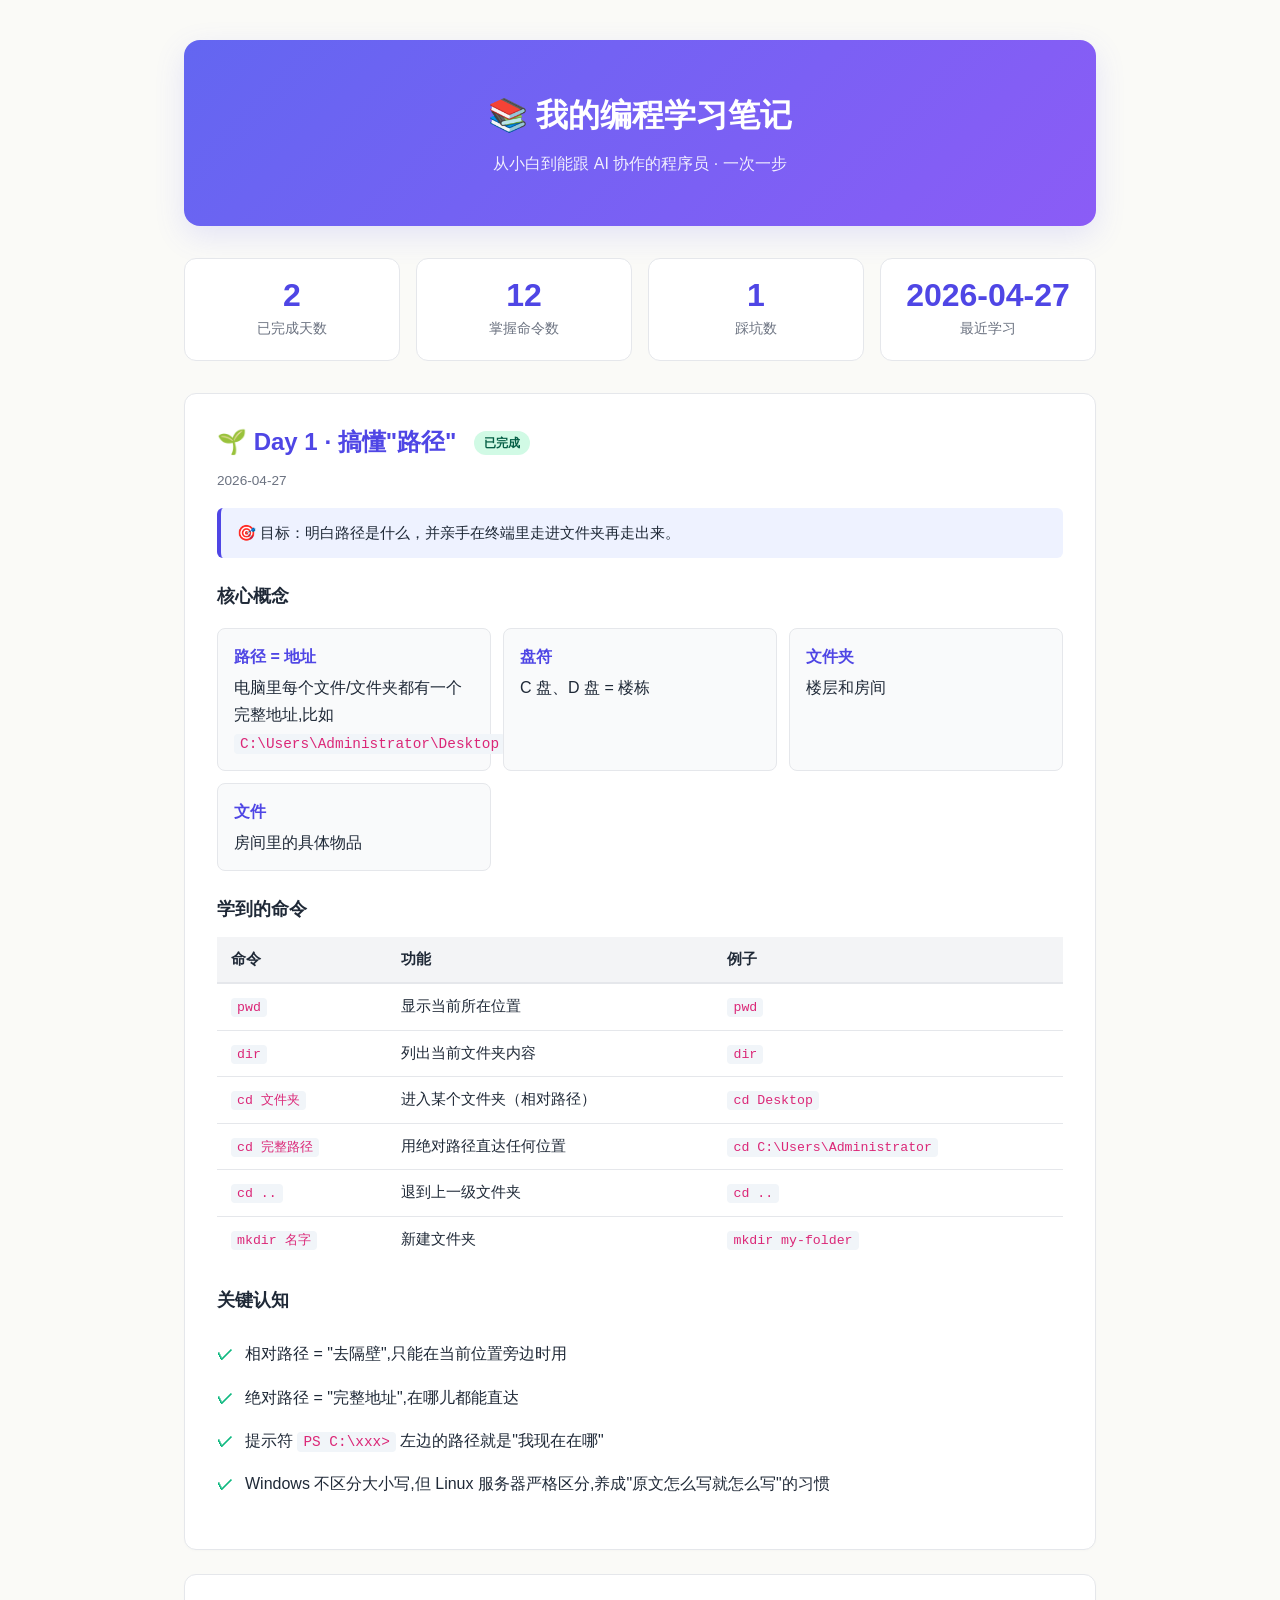
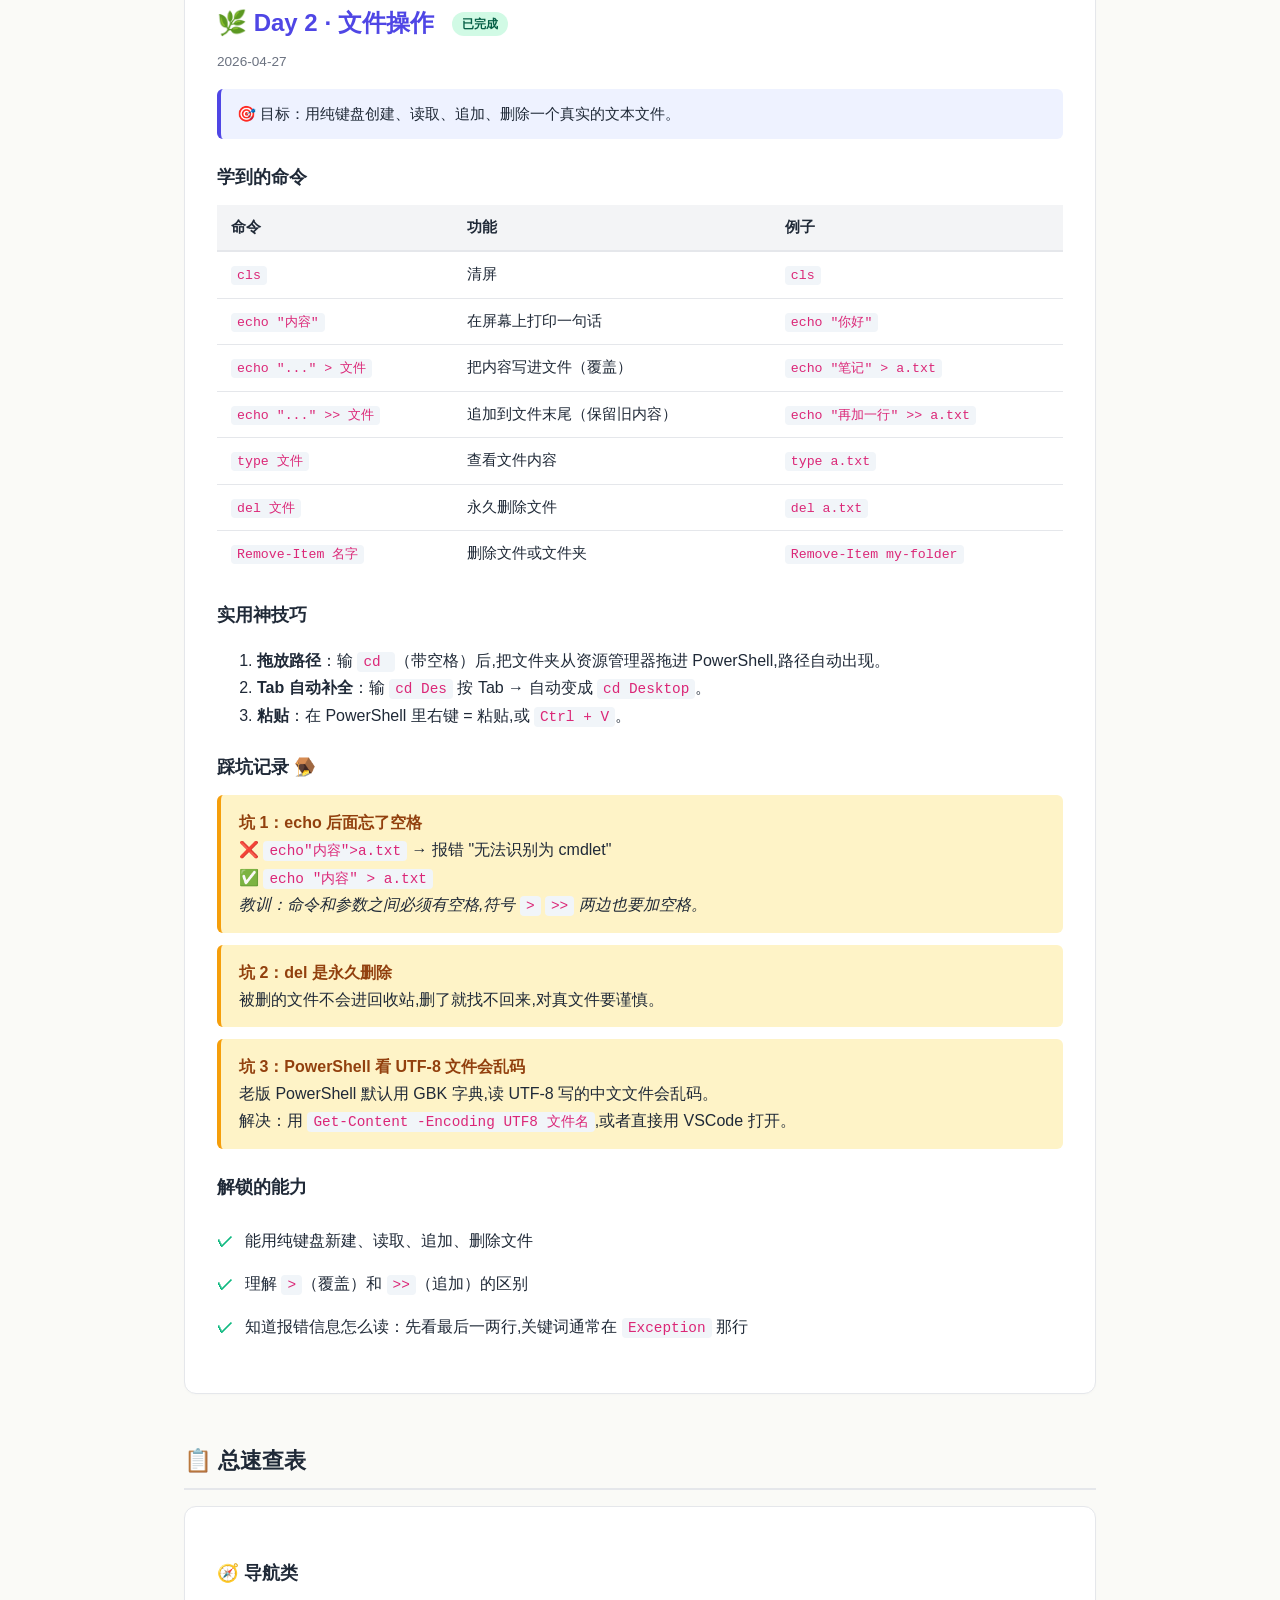
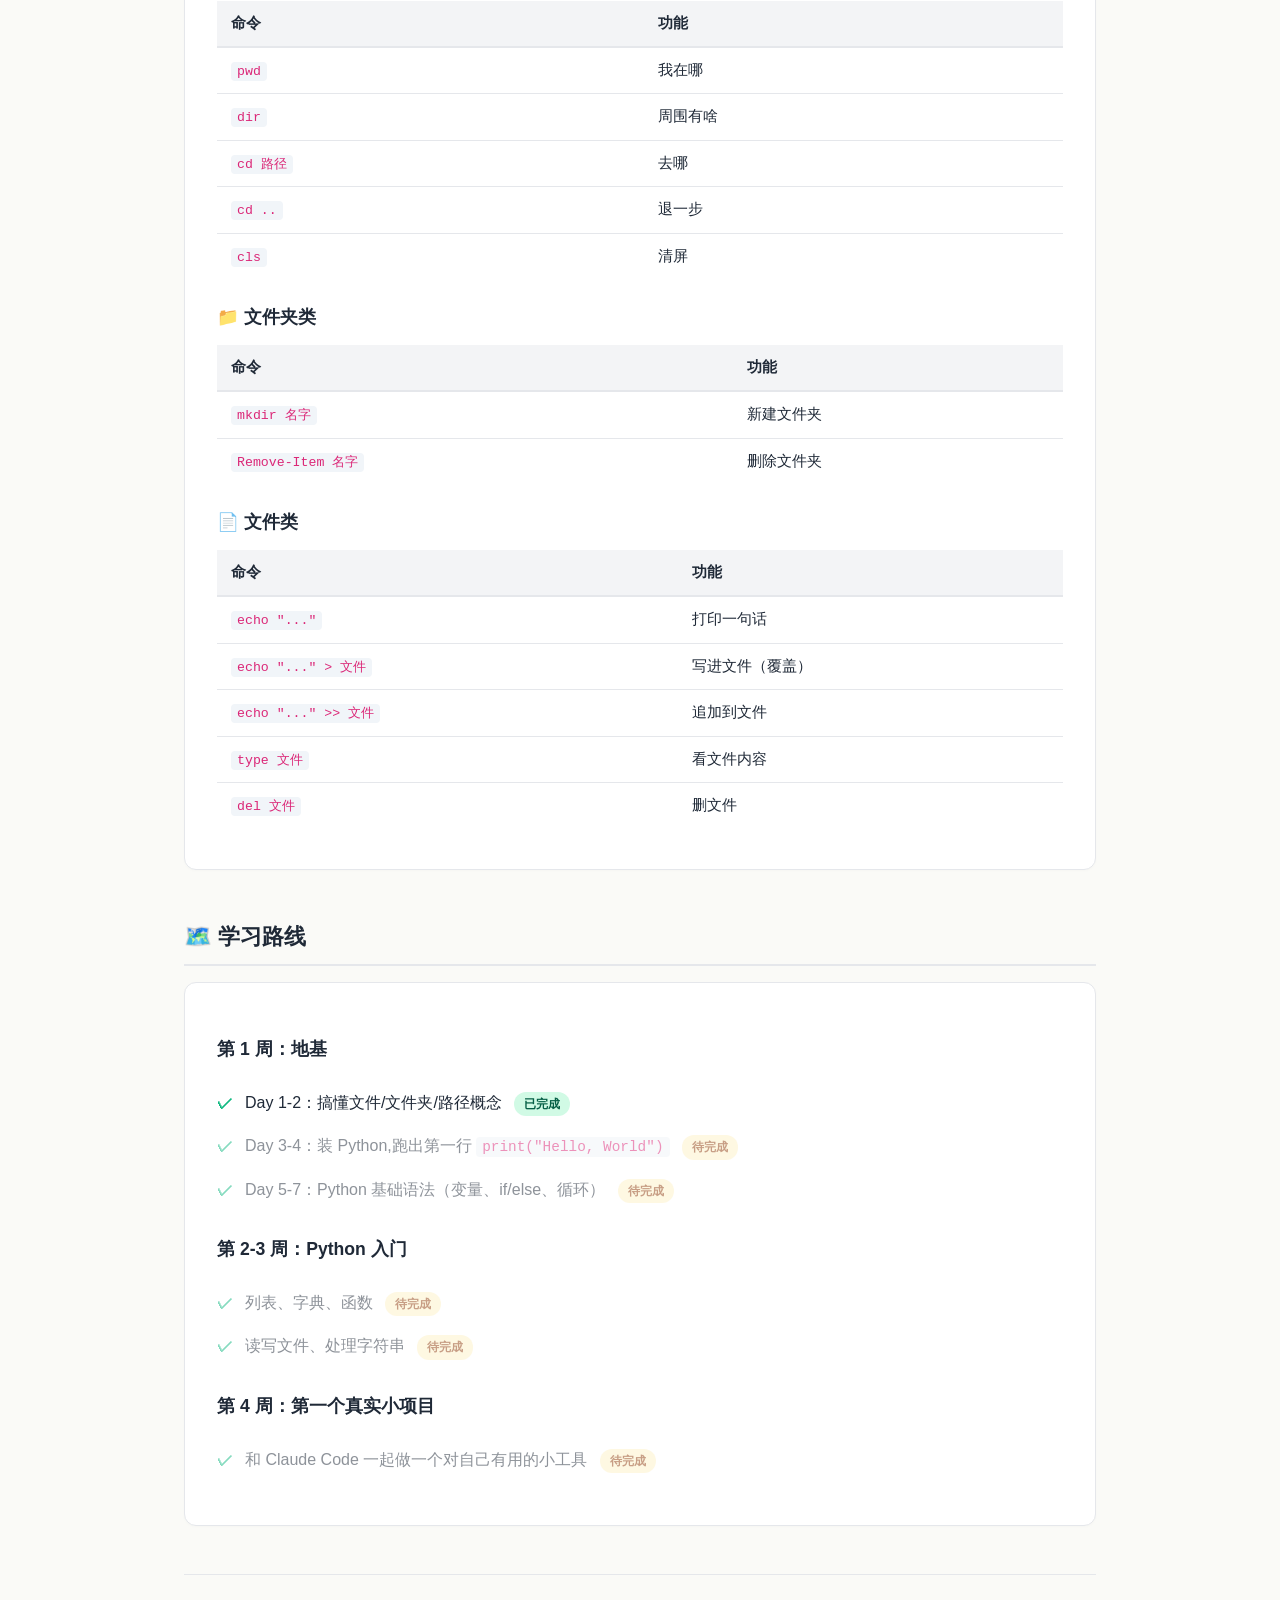
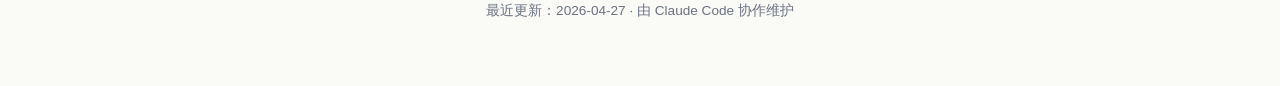
==== index.html @ ded4392a "Initial commit: learning notes website" ====
<!DOCTYPE html>
<html lang="zh-CN">
<head>
<meta charset="UTF-8">
<meta name="viewport" content="width=device-width, initial-scale=1.0">
<title>我的编程学习笔记</title>
<style>
  :root {
    --bg: #fafaf7;
    --card: #ffffff;
    --text: #1f2937;
    --muted: #6b7280;
    --accent: #4f46e5;
    --accent-soft: #eef2ff;
    --green: #10b981;
    --green-soft: #d1fae5;
    --orange: #f59e0b;
    --orange-soft: #fef3c7;
    --red: #ef4444;
    --red-soft: #fee2e2;
    --border: #e5e7eb;
    --code-bg: #1e293b;
    --code-text: #e2e8f0;
  }

  * { box-sizing: border-box; }

  body {
    margin: 0;
    font-family: -apple-system, "PingFang SC", "Microsoft YaHei", "Segoe UI", sans-serif;
    background: var(--bg);
    color: var(--text);
    line-height: 1.7;
  }

  .container {
    max-width: 960px;
    margin: 0 auto;
    padding: 40px 24px 80px;
  }

  /* Header */
  header {
    text-align: center;
    padding: 48px 24px;
    background: linear-gradient(135deg, #6366f1 0%, #8b5cf6 100%);
    color: white;
    border-radius: 16px;
    margin-bottom: 32px;
    box-shadow: 0 10px 30px rgba(99, 102, 241, 0.15);
  }
  header h1 { margin: 0 0 8px; font-size: 2rem; font-weight: 700; }
  header .subtitle { opacity: 0.9; font-size: 1rem; margin: 0; }

  /* Stats panel */
  .stats {
    display: grid;
    grid-template-columns: repeat(auto-fit, minmax(180px, 1fr));
    gap: 16px;
    margin-bottom: 32px;
  }
  .stat-card {
    background: var(--card);
    border-radius: 12px;
    padding: 20px;
    border: 1px solid var(--border);
    text-align: center;
  }
  .stat-card .num {
    font-size: 2rem;
    font-weight: 700;
    color: var(--accent);
    line-height: 1;
    margin-bottom: 6px;
  }
  .stat-card .label {
    font-size: 0.875rem;
    color: var(--muted);
  }

  /* Day card */
  .day-card {
    background: var(--card);
    border-radius: 12px;
    padding: 28px 32px;
    margin-bottom: 24px;
    border: 1px solid var(--border);
    box-shadow: 0 1px 3px rgba(0,0,0,0.02);
  }
  .day-card h2 {
    margin: 0 0 6px;
    font-size: 1.5rem;
    color: var(--accent);
    display: flex;
    align-items: center;
    gap: 10px;
  }
  .day-card .date {
    font-size: 0.85rem;
    color: var(--muted);
    margin-bottom: 16px;
  }
  .day-card .goal {
    background: var(--accent-soft);
    border-left: 4px solid var(--accent);
    padding: 12px 16px;
    border-radius: 6px;
    margin-bottom: 20px;
    font-size: 0.95rem;
  }

  h3 {
    font-size: 1.1rem;
    margin: 24px 0 12px;
    color: var(--text);
  }

  /* Tables */
  table {
    width: 100%;
    border-collapse: collapse;
    margin: 12px 0;
    font-size: 0.92rem;
  }
  table th {
    background: #f3f4f6;
    text-align: left;
    padding: 10px 14px;
    font-weight: 600;
    border-bottom: 2px solid var(--border);
  }
  table td {
    padding: 10px 14px;
    border-bottom: 1px solid var(--border);
    vertical-align: top;
  }
  table tr:last-child td { border-bottom: none; }
  table tr:hover { background: #fafafa; }

  code {
    font-family: "JetBrains Mono", "Fira Code", Consolas, monospace;
    background: #f1f5f9;
    color: #db2777;
    padding: 2px 6px;
    border-radius: 4px;
    font-size: 0.9em;
  }
  td code { white-space: nowrap; }

  pre {
    background: var(--code-bg);
    color: var(--code-text);
    padding: 16px 20px;
    border-radius: 8px;
    overflow-x: auto;
    font-size: 0.9rem;
    line-height: 1.6;
  }
  pre code {
    background: transparent;
    color: inherit;
    padding: 0;
  }

  /* Pitfall boxes */
  .pitfall {
    background: var(--orange-soft);
    border-left: 4px solid var(--orange);
    padding: 14px 18px;
    border-radius: 6px;
    margin: 12px 0;
  }
  .pitfall strong { color: #92400e; }

  /* Achievement list */
  .achievements {
    list-style: none;
    padding: 0;
  }
  .achievements li {
    padding: 8px 0 8px 28px;
    position: relative;
  }
  .achievements li::before {
    content: "✓";
    position: absolute;
    left: 0;
    color: var(--green);
    font-weight: 700;
  }

  /* Tag */
  .tag {
    display: inline-block;
    padding: 2px 10px;
    border-radius: 12px;
    font-size: 0.75rem;
    font-weight: 600;
    margin-left: 8px;
  }
  .tag-done { background: var(--green-soft); color: #065f46; }
  .tag-todo { background: var(--orange-soft); color: #92400e; }

  /* Section dividers */
  .section-title {
    font-size: 1.4rem;
    margin: 48px 0 16px;
    padding-bottom: 8px;
    border-bottom: 2px solid var(--border);
  }

  /* Concept grid */
  .concept-grid {
    display: grid;
    grid-template-columns: repeat(auto-fit, minmax(240px, 1fr));
    gap: 12px;
    margin: 16px 0;
  }
  .concept-item {
    background: #f9fafb;
    padding: 14px 16px;
    border-radius: 8px;
    border: 1px solid var(--border);
  }
  .concept-item strong { color: var(--accent); display: block; margin-bottom: 4px; }

  /* Footer */
  footer {
    text-align: center;
    color: var(--muted);
    font-size: 0.85rem;
    margin-top: 48px;
    padding-top: 24px;
    border-top: 1px solid var(--border);
  }
</style>
</head>
<body>

<div class="container">

  <header>
    <h1>📚 我的编程学习笔记</h1>
    <p class="subtitle">从小白到能跟 AI 协作的程序员 · 一次一步</p>
  </header>

  <!-- Stats -->
  <div class="stats">
    <div class="stat-card">
      <div class="num">2</div>
      <div class="label">已完成天数</div>
    </div>
    <div class="stat-card">
      <div class="num">12</div>
      <div class="label">掌握命令数</div>
    </div>
    <div class="stat-card">
      <div class="num">1</div>
      <div class="label">踩坑数</div>
    </div>
    <div class="stat-card">
      <div class="num">2026-04-27</div>
      <div class="label">最近学习</div>
    </div>
  </div>

  <!-- Day 1 -->
  <div class="day-card">
    <h2>🌱 Day 1 · 搞懂"路径"<span class="tag tag-done">已完成</span></h2>
    <div class="date">2026-04-27</div>
    <div class="goal">🎯 目标：明白路径是什么，并亲手在终端里走进文件夹再走出来。</div>

    <h3>核心概念</h3>
    <div class="concept-grid">
      <div class="concept-item">
        <strong>路径 = 地址</strong>
        电脑里每个文件/文件夹都有一个完整地址,比如 <code>C:\Users\Administrator\Desktop</code>
      </div>
      <div class="concept-item">
        <strong>盘符</strong>
        C 盘、D 盘 = 楼栋
      </div>
      <div class="concept-item">
        <strong>文件夹</strong>
        楼层和房间
      </div>
      <div class="concept-item">
        <strong>文件</strong>
        房间里的具体物品
      </div>
    </div>

    <h3>学到的命令</h3>
    <table>
      <tr><th>命令</th><th>功能</th><th>例子</th></tr>
      <tr><td><code>pwd</code></td><td>显示当前所在位置</td><td><code>pwd</code></td></tr>
      <tr><td><code>dir</code></td><td>列出当前文件夹内容</td><td><code>dir</code></td></tr>
      <tr><td><code>cd 文件夹</code></td><td>进入某个文件夹（相对路径）</td><td><code>cd Desktop</code></td></tr>
      <tr><td><code>cd 完整路径</code></td><td>用绝对路径直达任何位置</td><td><code>cd C:\Users\Administrator</code></td></tr>
      <tr><td><code>cd ..</code></td><td>退到上一级文件夹</td><td><code>cd ..</code></td></tr>
      <tr><td><code>mkdir 名字</code></td><td>新建文件夹</td><td><code>mkdir my-folder</code></td></tr>
    </table>

    <h3>关键认知</h3>
    <ul class="achievements">
      <li>相对路径 = "去隔壁",只能在当前位置旁边时用</li>
      <li>绝对路径 = "完整地址",在哪儿都能直达</li>
      <li>提示符 <code>PS C:\xxx&gt;</code> 左边的路径就是"我现在在哪"</li>
      <li>Windows 不区分大小写,但 Linux 服务器严格区分,养成"原文怎么写就怎么写"的习惯</li>
    </ul>
  </div>

  <!-- Day 2 -->
  <div class="day-card">
    <h2>🌿 Day 2 · 文件操作<span class="tag tag-done">已完成</span></h2>
    <div class="date">2026-04-27</div>
    <div class="goal">🎯 目标：用纯键盘创建、读取、追加、删除一个真实的文本文件。</div>

    <h3>学到的命令</h3>
    <table>
      <tr><th>命令</th><th>功能</th><th>例子</th></tr>
      <tr><td><code>cls</code></td><td>清屏</td><td><code>cls</code></td></tr>
      <tr><td><code>echo "内容"</code></td><td>在屏幕上打印一句话</td><td><code>echo "你好"</code></td></tr>
      <tr><td><code>echo "..." &gt; 文件</code></td><td>把内容写进文件（覆盖）</td><td><code>echo "笔记" &gt; a.txt</code></td></tr>
      <tr><td><code>echo "..." &gt;&gt; 文件</code></td><td>追加到文件末尾（保留旧内容）</td><td><code>echo "再加一行" &gt;&gt; a.txt</code></td></tr>
      <tr><td><code>type 文件</code></td><td>查看文件内容</td><td><code>type a.txt</code></td></tr>
      <tr><td><code>del 文件</code></td><td>永久删除文件</td><td><code>del a.txt</code></td></tr>
      <tr><td><code>Remove-Item 名字</code></td><td>删除文件或文件夹</td><td><code>Remove-Item my-folder</code></td></tr>
    </table>

    <h3>实用神技巧</h3>
    <ol>
      <li><strong>拖放路径</strong>：输 <code>cd </code>（带空格）后,把文件夹从资源管理器拖进 PowerShell,路径自动出现。</li>
      <li><strong>Tab 自动补全</strong>：输 <code>cd Des</code> 按 Tab → 自动变成 <code>cd Desktop</code>。</li>
      <li><strong>粘贴</strong>：在 PowerShell 里右键 = 粘贴,或 <code>Ctrl + V</code>。</li>
    </ol>

    <h3>踩坑记录 🪤</h3>
    <div class="pitfall">
      <strong>坑 1：echo 后面忘了空格</strong><br>
      ❌ <code>echo"内容"&gt;a.txt</code> → 报错 "无法识别为 cmdlet"<br>
      ✅ <code>echo "内容" &gt; a.txt</code><br>
      <em>教训：命令和参数之间必须有空格,符号 <code>&gt;</code> <code>&gt;&gt;</code> 两边也要加空格。</em>
    </div>
    <div class="pitfall">
      <strong>坑 2：del 是永久删除</strong><br>
      被删的文件不会进回收站,删了就找不回来,对真文件要谨慎。
    </div>
    <div class="pitfall">
      <strong>坑 3：PowerShell 看 UTF-8 文件会乱码</strong><br>
      老版 PowerShell 默认用 GBK 字典,读 UTF-8 写的中文文件会乱码。<br>
      解决：用 <code>Get-Content -Encoding UTF8 文件名</code>,或者直接用 VSCode 打开。
    </div>

    <h3>解锁的能力</h3>
    <ul class="achievements">
      <li>能用纯键盘新建、读取、追加、删除文件</li>
      <li>理解 <code>&gt;</code>（覆盖）和 <code>&gt;&gt;</code>（追加）的区别</li>
      <li>知道报错信息怎么读：先看最后一两行,关键词通常在 <code>Exception</code> 那行</li>
    </ul>
  </div>

  <!-- Cheatsheet -->
  <h2 class="section-title">📋 总速查表</h2>
  <div class="day-card">
    <h3>🧭 导航类</h3>
    <table>
      <tr><th>命令</th><th>功能</th></tr>
      <tr><td><code>pwd</code></td><td>我在哪</td></tr>
      <tr><td><code>dir</code></td><td>周围有啥</td></tr>
      <tr><td><code>cd 路径</code></td><td>去哪</td></tr>
      <tr><td><code>cd ..</code></td><td>退一步</td></tr>
      <tr><td><code>cls</code></td><td>清屏</td></tr>
    </table>

    <h3>📁 文件夹类</h3>
    <table>
      <tr><th>命令</th><th>功能</th></tr>
      <tr><td><code>mkdir 名字</code></td><td>新建文件夹</td></tr>
      <tr><td><code>Remove-Item 名字</code></td><td>删除文件夹</td></tr>
    </table>

    <h3>📄 文件类</h3>
    <table>
      <tr><th>命令</th><th>功能</th></tr>
      <tr><td><code>echo "..."</code></td><td>打印一句话</td></tr>
      <tr><td><code>echo "..." &gt; 文件</code></td><td>写进文件（覆盖）</td></tr>
      <tr><td><code>echo "..." &gt;&gt; 文件</code></td><td>追加到文件</td></tr>
      <tr><td><code>type 文件</code></td><td>看文件内容</td></tr>
      <tr><td><code>del 文件</code></td><td>删文件</td></tr>
    </table>
  </div>

  <!-- Roadmap -->
  <h2 class="section-title">🗺️ 学习路线</h2>
  <div class="day-card">
    <h3>第 1 周：地基</h3>
    <ul class="achievements">
      <li>Day 1-2：搞懂文件/文件夹/路径概念 <span class="tag tag-done">已完成</span></li>
      <li style="opacity:0.5">Day 3-4：装 Python,跑出第一行 <code>print("Hello, World")</code> <span class="tag tag-todo">待完成</span></li>
      <li style="opacity:0.5">Day 5-7：Python 基础语法（变量、if/else、循环） <span class="tag tag-todo">待完成</span></li>
    </ul>

    <h3>第 2-3 周：Python 入门</h3>
    <ul class="achievements">
      <li style="opacity:0.5">列表、字典、函数 <span class="tag tag-todo">待完成</span></li>
      <li style="opacity:0.5">读写文件、处理字符串 <span class="tag tag-todo">待完成</span></li>
    </ul>

    <h3>第 4 周：第一个真实小项目</h3>
    <ul class="achievements">
      <li style="opacity:0.5">和 Claude Code 一起做一个对自己有用的小工具 <span class="tag tag-todo">待完成</span></li>
    </ul>
  </div>

  <footer>
    最近更新：2026-04-27 · 由 Claude Code 协作维护
  </footer>

</div>

</body>
</html>
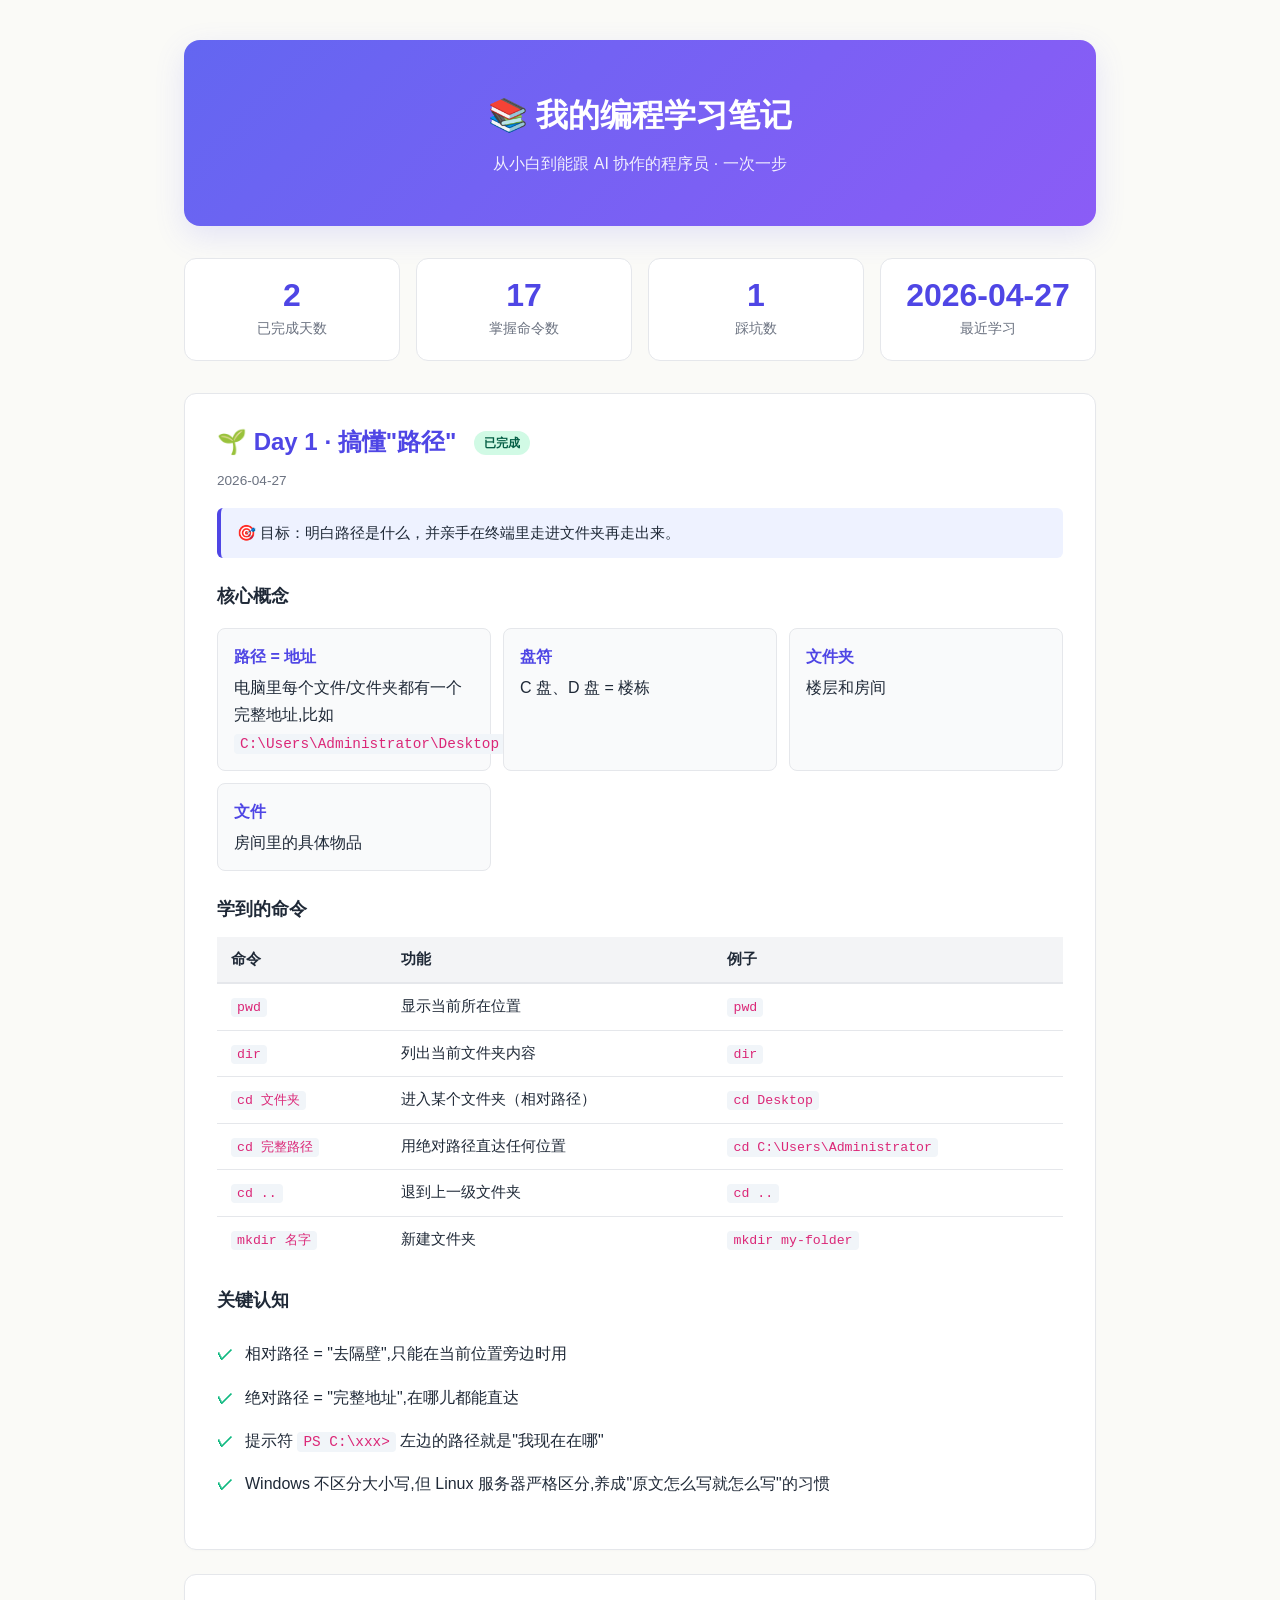
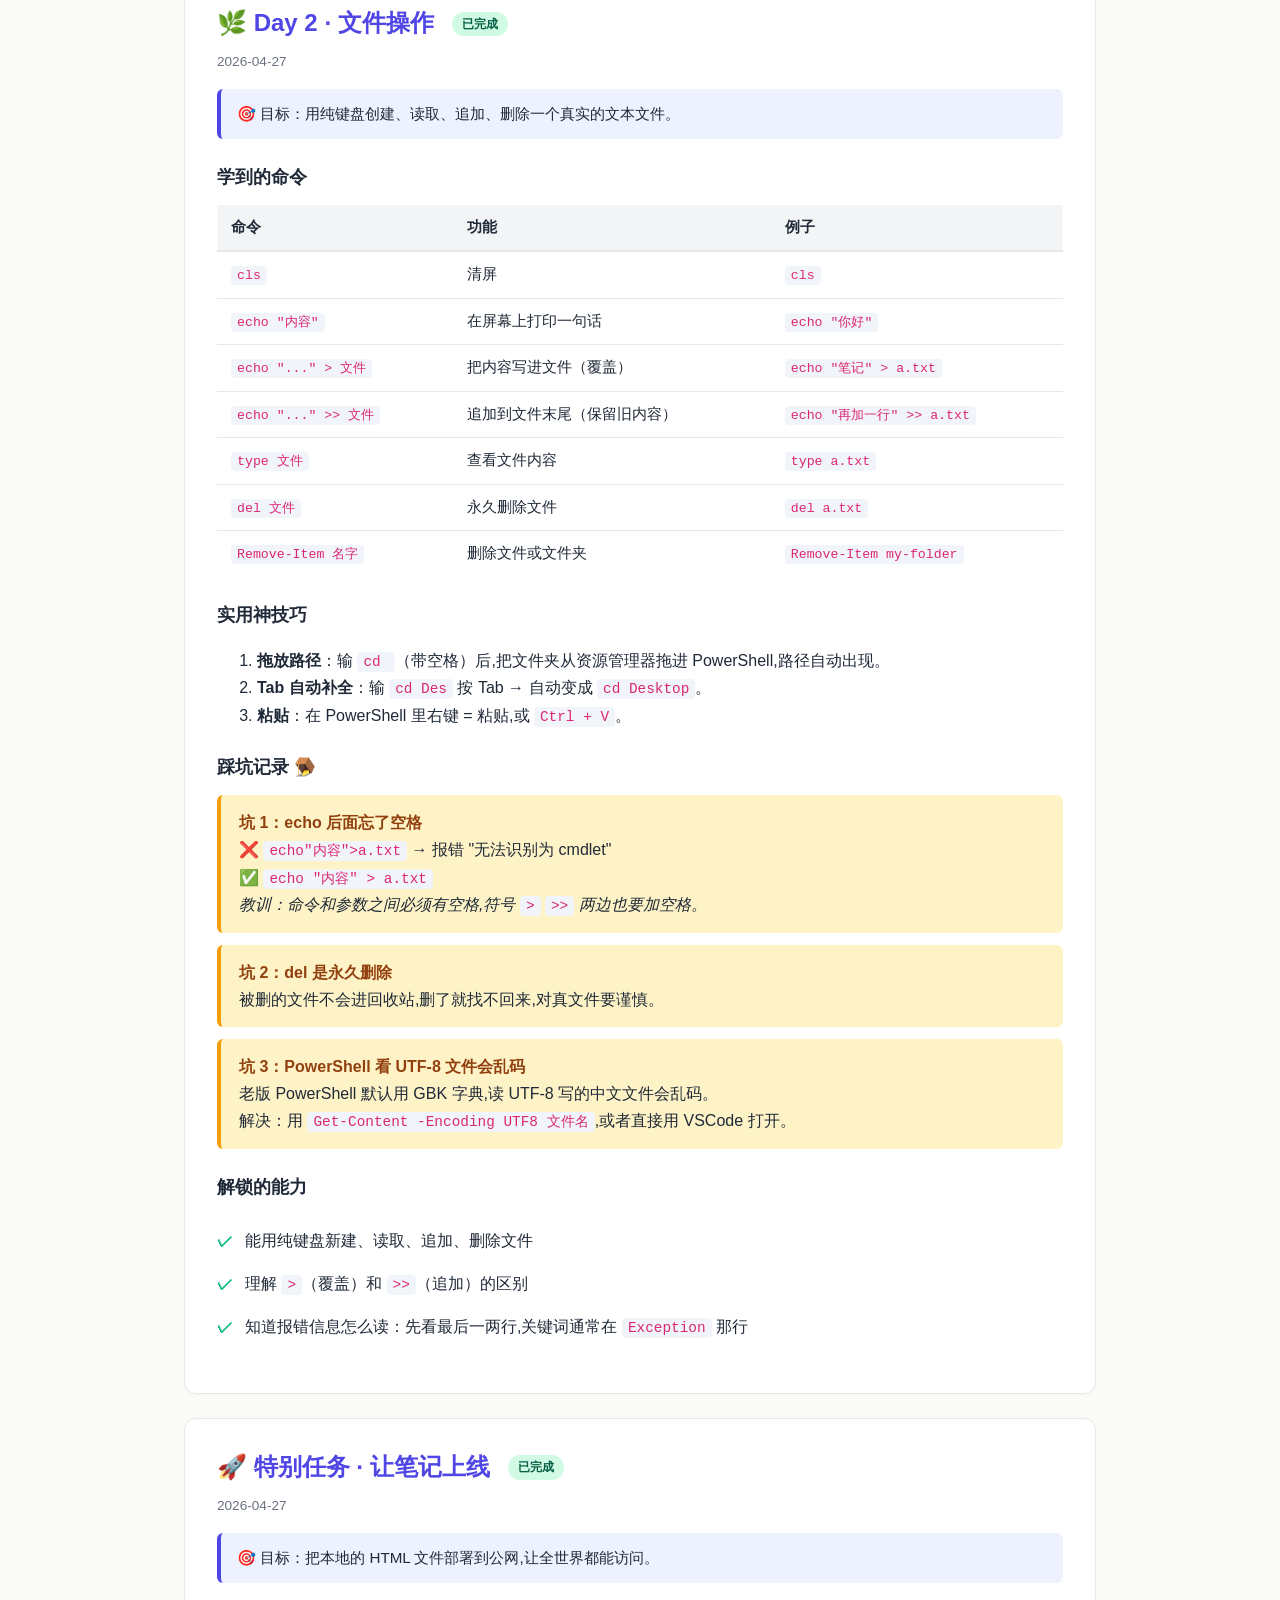
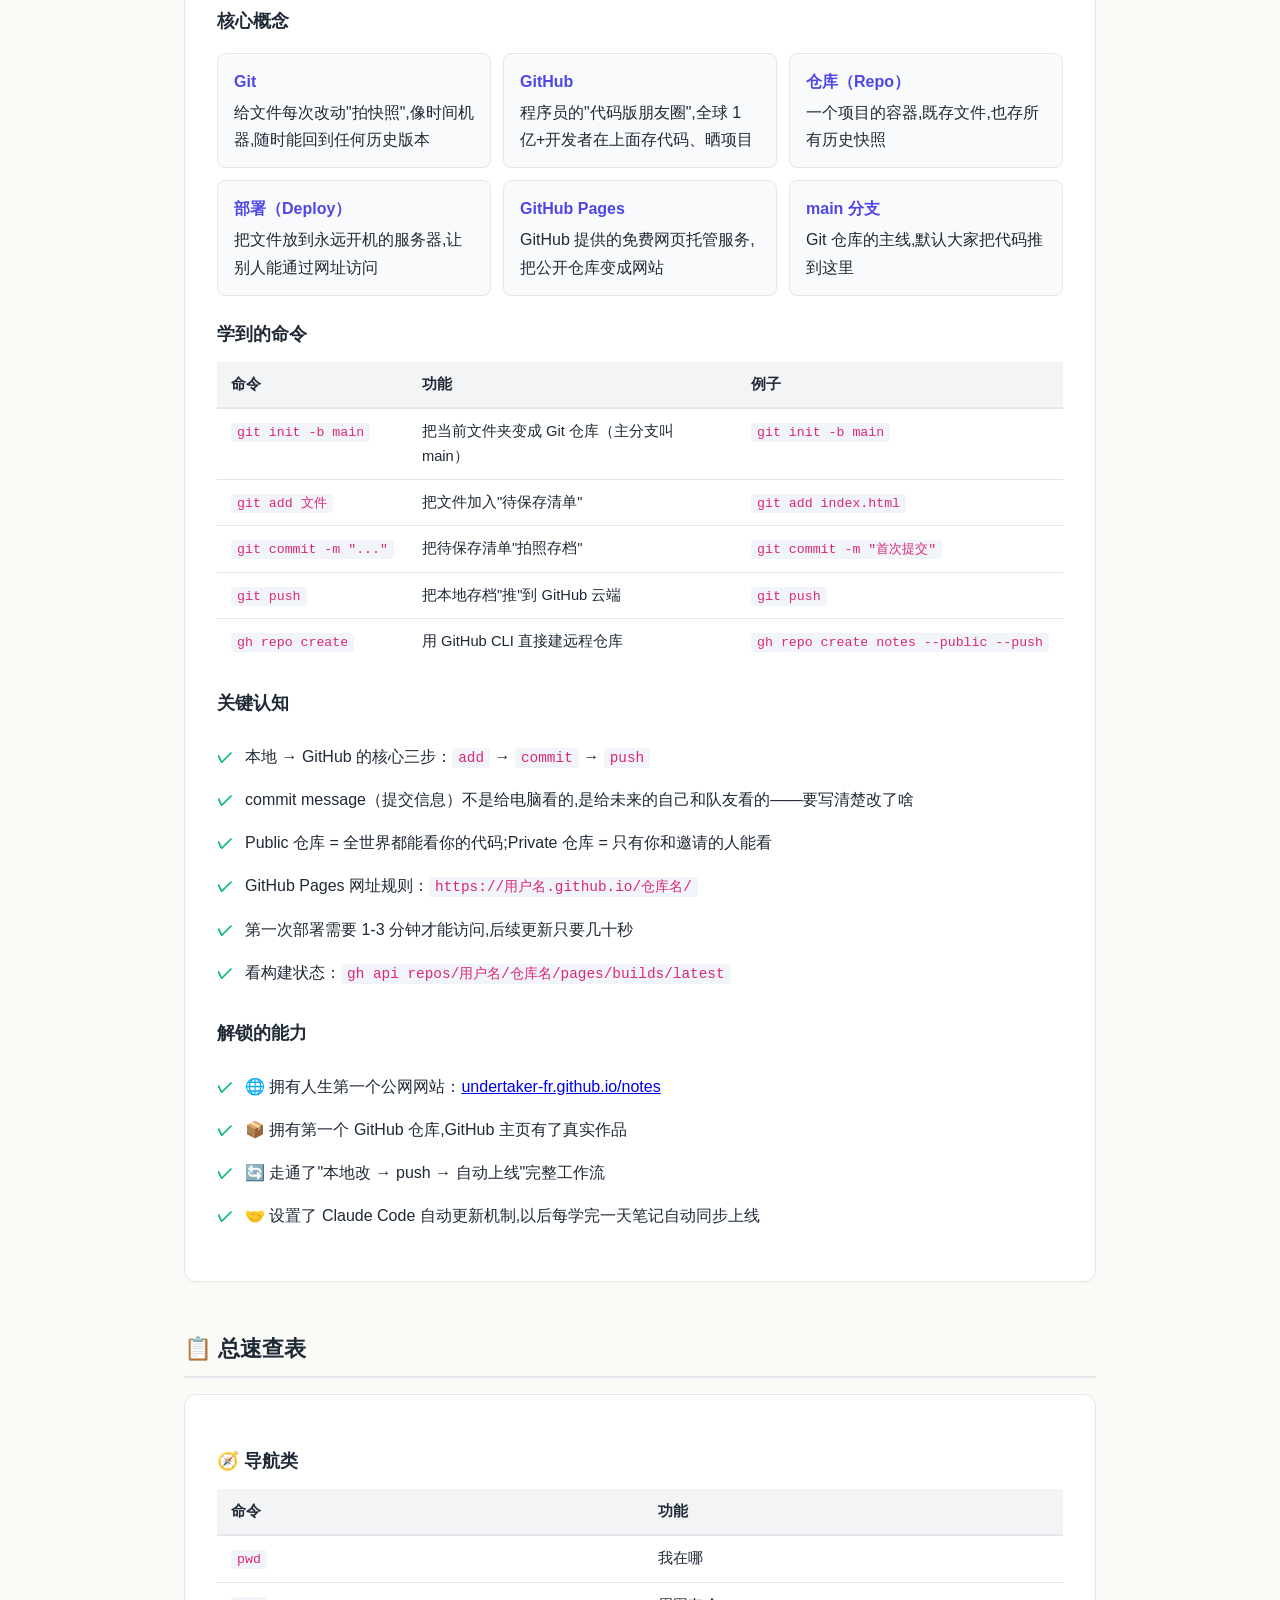
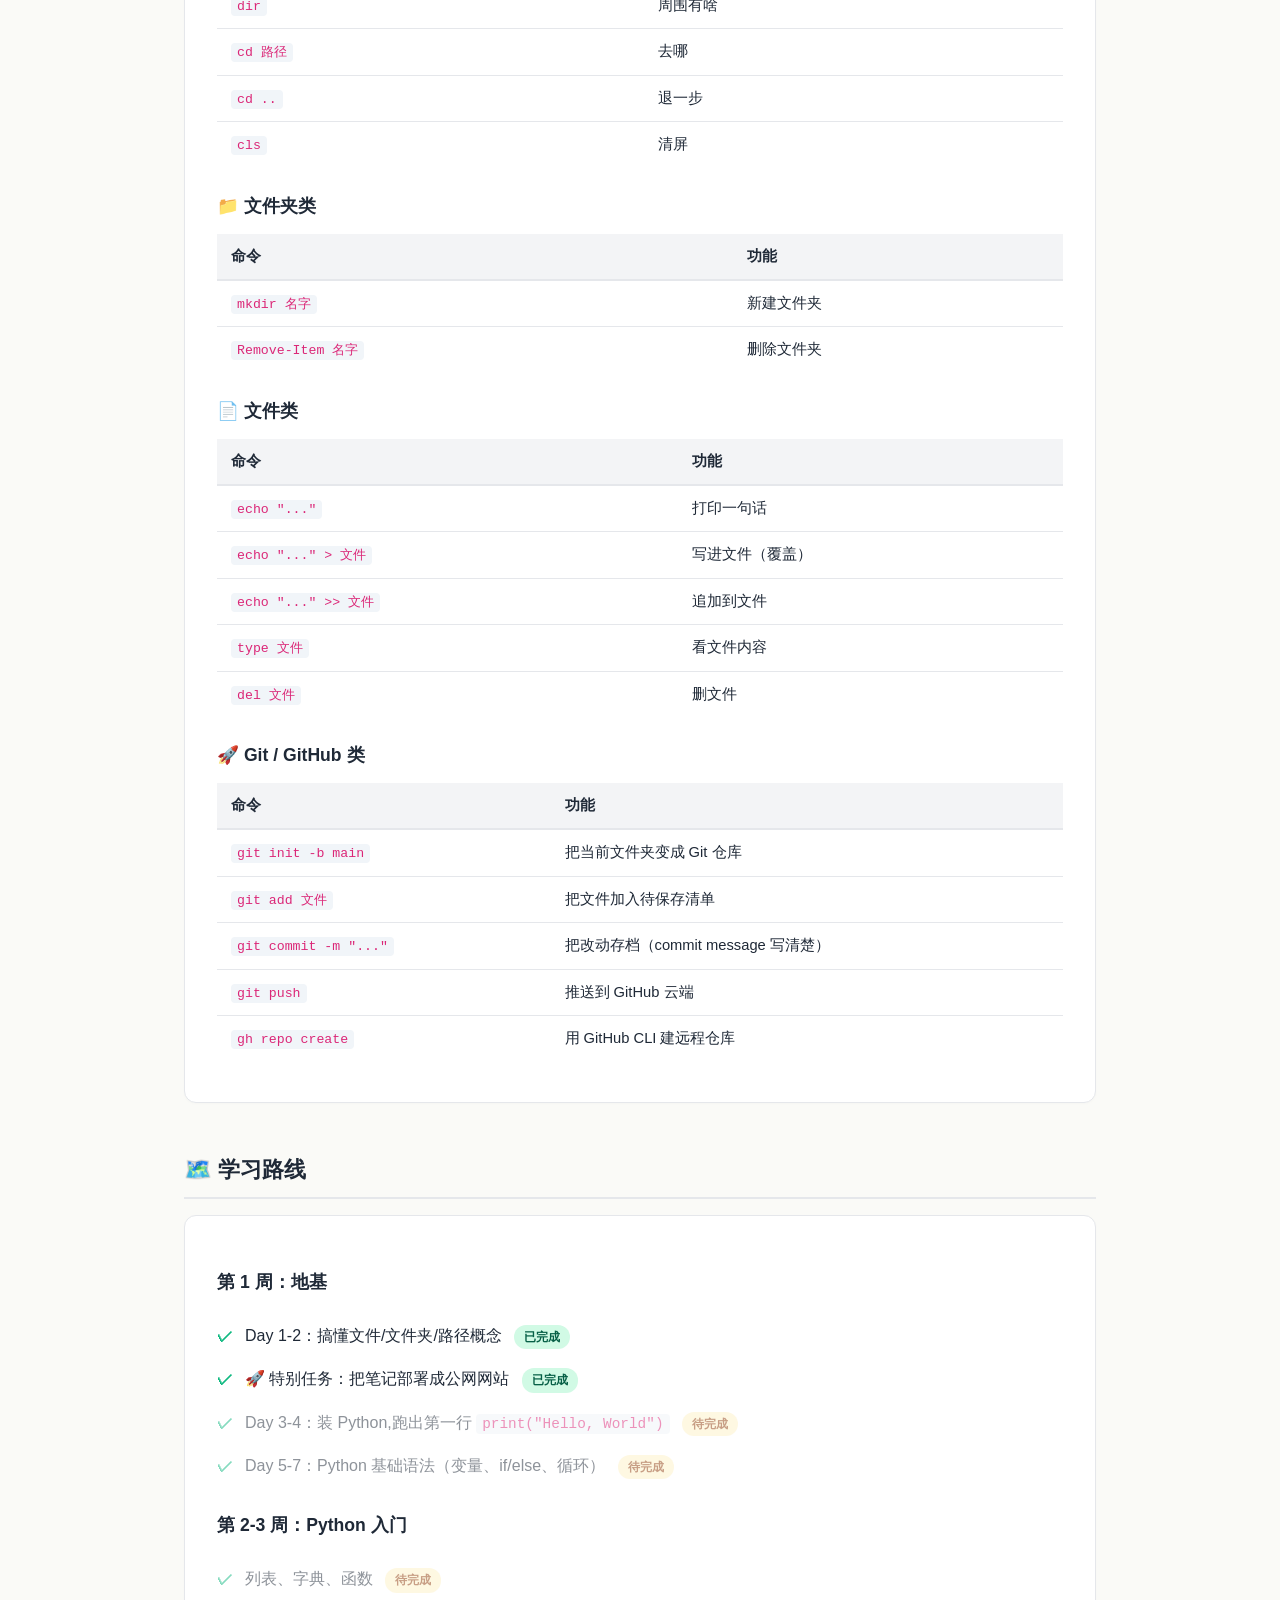
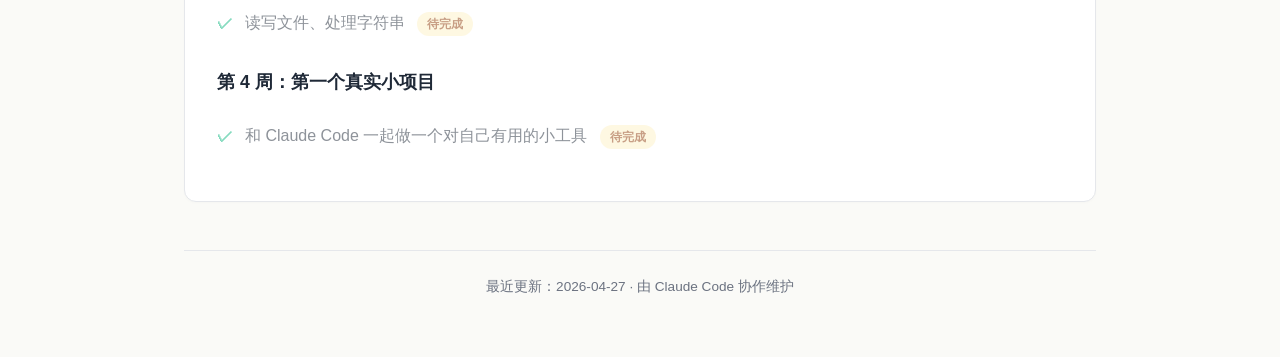
==== commit 58dd85c6: "Add deployment milestone card and Git commands cheatsheet" ====
--- a/index.html
+++ b/index.html
@@ -251,7 +251,7 @@
       <div class="label">已完成天数</div>
     </div>
     <div class="stat-card">
-      <div class="num">12</div>
+      <div class="num">17</div>
       <div class="label">掌握命令数</div>
     </div>
     <div class="stat-card">
@@ -360,6 +360,69 @@
     </ul>
   </div>
 
+  <!-- Deployment Milestone -->
+  <div class="day-card">
+    <h2>🚀 特别任务 · 让笔记上线<span class="tag tag-done">已完成</span></h2>
+    <div class="date">2026-04-27</div>
+    <div class="goal">🎯 目标：把本地的 HTML 文件部署到公网,让全世界都能访问。</div>
+
+    <h3>核心概念</h3>
+    <div class="concept-grid">
+      <div class="concept-item">
+        <strong>Git</strong>
+        给文件每次改动"拍快照",像时间机器,随时能回到任何历史版本
+      </div>
+      <div class="concept-item">
+        <strong>GitHub</strong>
+        程序员的"代码版朋友圈",全球 1 亿+开发者在上面存代码、晒项目
+      </div>
+      <div class="concept-item">
+        <strong>仓库（Repo）</strong>
+        一个项目的容器,既存文件,也存所有历史快照
+      </div>
+      <div class="concept-item">
+        <strong>部署（Deploy）</strong>
+        把文件放到永远开机的服务器,让别人能通过网址访问
+      </div>
+      <div class="concept-item">
+        <strong>GitHub Pages</strong>
+        GitHub 提供的免费网页托管服务,把公开仓库变成网站
+      </div>
+      <div class="concept-item">
+        <strong>main 分支</strong>
+        Git 仓库的主线,默认大家把代码推到这里
+      </div>
+    </div>
+
+    <h3>学到的命令</h3>
+    <table>
+      <tr><th>命令</th><th>功能</th><th>例子</th></tr>
+      <tr><td><code>git init -b main</code></td><td>把当前文件夹变成 Git 仓库（主分支叫 main）</td><td><code>git init -b main</code></td></tr>
+      <tr><td><code>git add 文件</code></td><td>把文件加入"待保存清单"</td><td><code>git add index.html</code></td></tr>
+      <tr><td><code>git commit -m "..."</code></td><td>把待保存清单"拍照存档"</td><td><code>git commit -m "首次提交"</code></td></tr>
+      <tr><td><code>git push</code></td><td>把本地存档"推"到 GitHub 云端</td><td><code>git push</code></td></tr>
+      <tr><td><code>gh repo create</code></td><td>用 GitHub CLI 直接建远程仓库</td><td><code>gh repo create notes --public --push</code></td></tr>
+    </table>
+
+    <h3>关键认知</h3>
+    <ul class="achievements">
+      <li>本地 → GitHub 的核心三步：<code>add</code> → <code>commit</code> → <code>push</code></li>
+      <li>commit message（提交信息）不是给电脑看的,是给未来的自己和队友看的——要写清楚改了啥</li>
+      <li>Public 仓库 = 全世界都能看你的代码;Private 仓库 = 只有你和邀请的人能看</li>
+      <li>GitHub Pages 网址规则：<code>https://用户名.github.io/仓库名/</code></li>
+      <li>第一次部署需要 1-3 分钟才能访问,后续更新只要几十秒</li>
+      <li>看构建状态：<code>gh api repos/用户名/仓库名/pages/builds/latest</code></li>
+    </ul>
+
+    <h3>解锁的能力</h3>
+    <ul class="achievements">
+      <li>🌐 拥有人生第一个公网网站：<a href="https://undertaker-fr.github.io/notes/" target="_blank">undertaker-fr.github.io/notes</a></li>
+      <li>📦 拥有第一个 GitHub 仓库,GitHub 主页有了真实作品</li>
+      <li>🔄 走通了"本地改 → push → 自动上线"完整工作流</li>
+      <li>🤝 设置了 Claude Code 自动更新机制,以后每学完一天笔记自动同步上线</li>
+    </ul>
+  </div>
+
   <!-- Cheatsheet -->
   <h2 class="section-title">📋 总速查表</h2>
   <div class="day-card">
@@ -389,6 +452,16 @@
       <tr><td><code>type 文件</code></td><td>看文件内容</td></tr>
       <tr><td><code>del 文件</code></td><td>删文件</td></tr>
     </table>
+
+    <h3>🚀 Git / GitHub 类</h3>
+    <table>
+      <tr><th>命令</th><th>功能</th></tr>
+      <tr><td><code>git init -b main</code></td><td>把当前文件夹变成 Git 仓库</td></tr>
+      <tr><td><code>git add 文件</code></td><td>把文件加入待保存清单</td></tr>
+      <tr><td><code>git commit -m "..."</code></td><td>把改动存档（commit message 写清楚）</td></tr>
+      <tr><td><code>git push</code></td><td>推送到 GitHub 云端</td></tr>
+      <tr><td><code>gh repo create</code></td><td>用 GitHub CLI 建远程仓库</td></tr>
+    </table>
   </div>
 
   <!-- Roadmap -->
@@ -397,6 +470,7 @@
     <h3>第 1 周：地基</h3>
     <ul class="achievements">
       <li>Day 1-2：搞懂文件/文件夹/路径概念 <span class="tag tag-done">已完成</span></li>
+      <li>🚀 特别任务：把笔记部署成公网网站 <span class="tag tag-done">已完成</span></li>
       <li style="opacity:0.5">Day 3-4：装 Python,跑出第一行 <code>print("Hello, World")</code> <span class="tag tag-todo">待完成</span></li>
       <li style="opacity:0.5">Day 5-7：Python 基础语法（变量、if/else、循环） <span class="tag tag-todo">待完成</span></li>
     </ul>
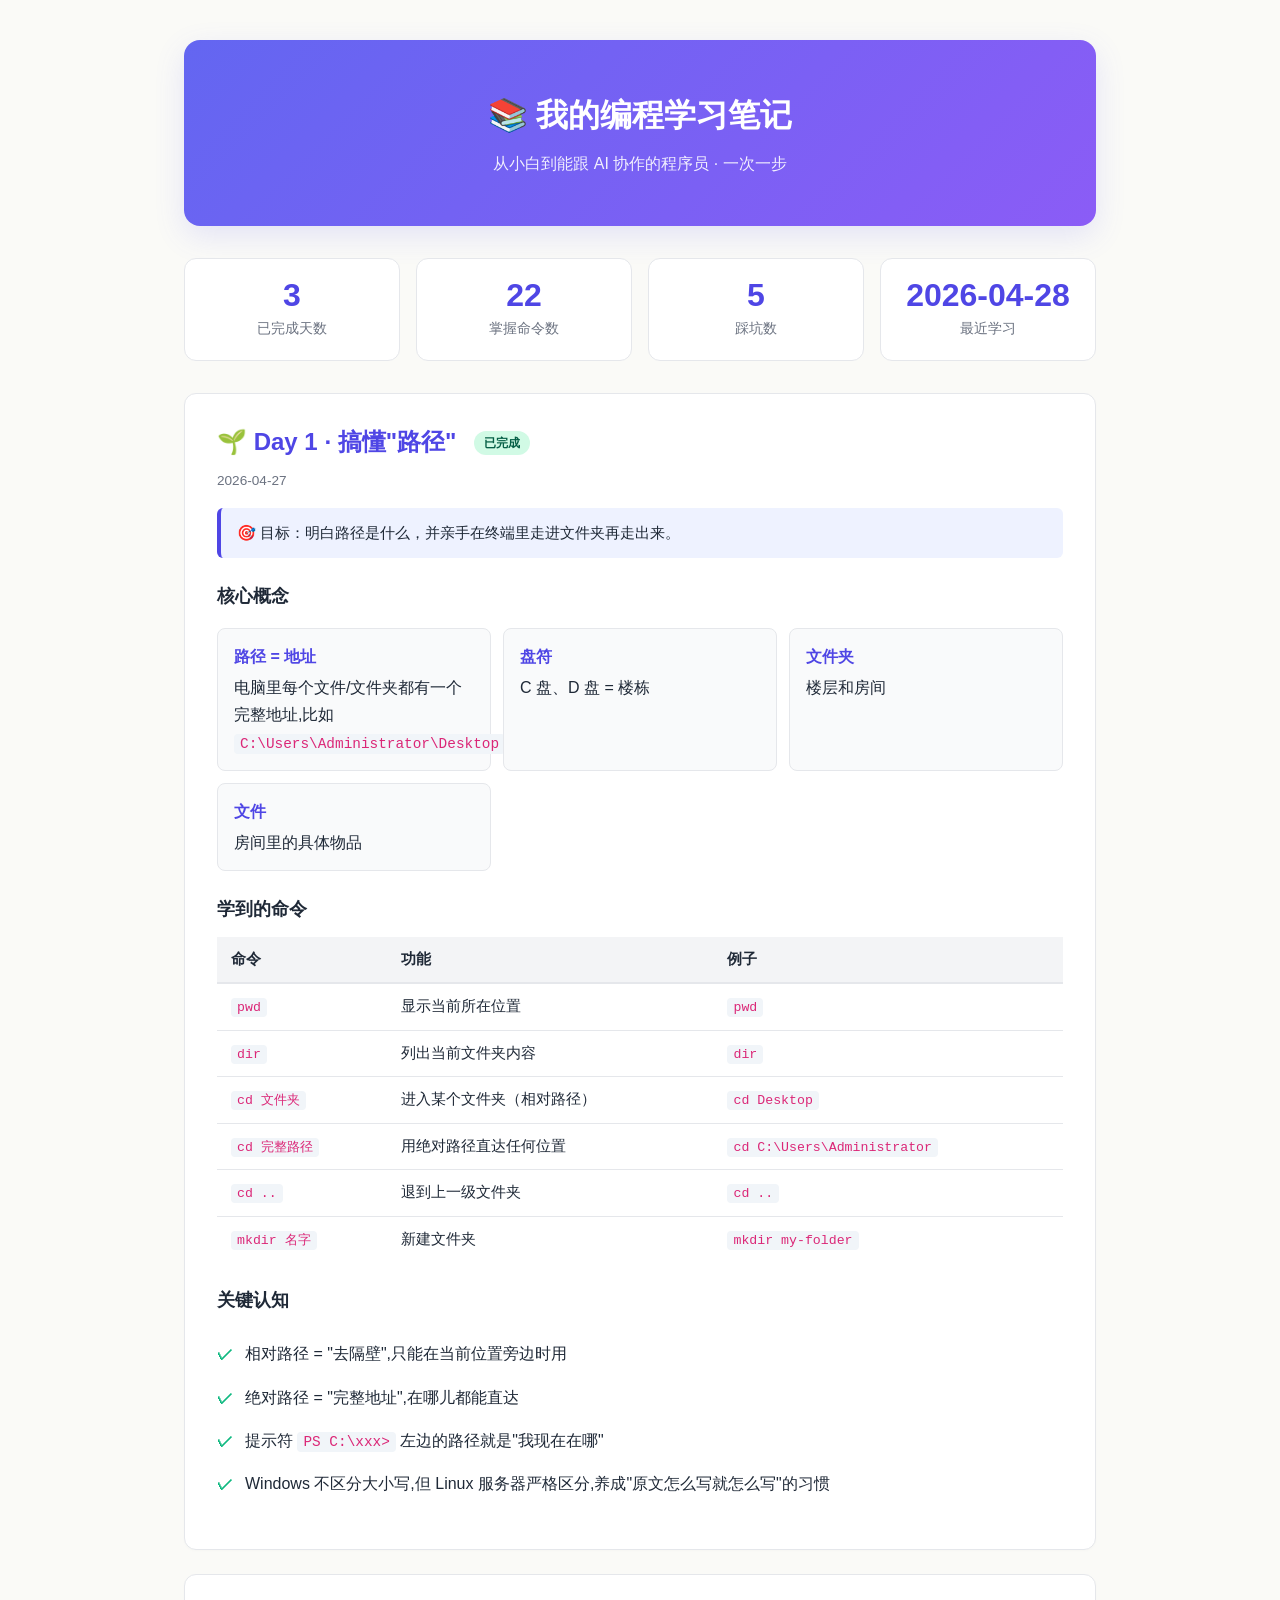
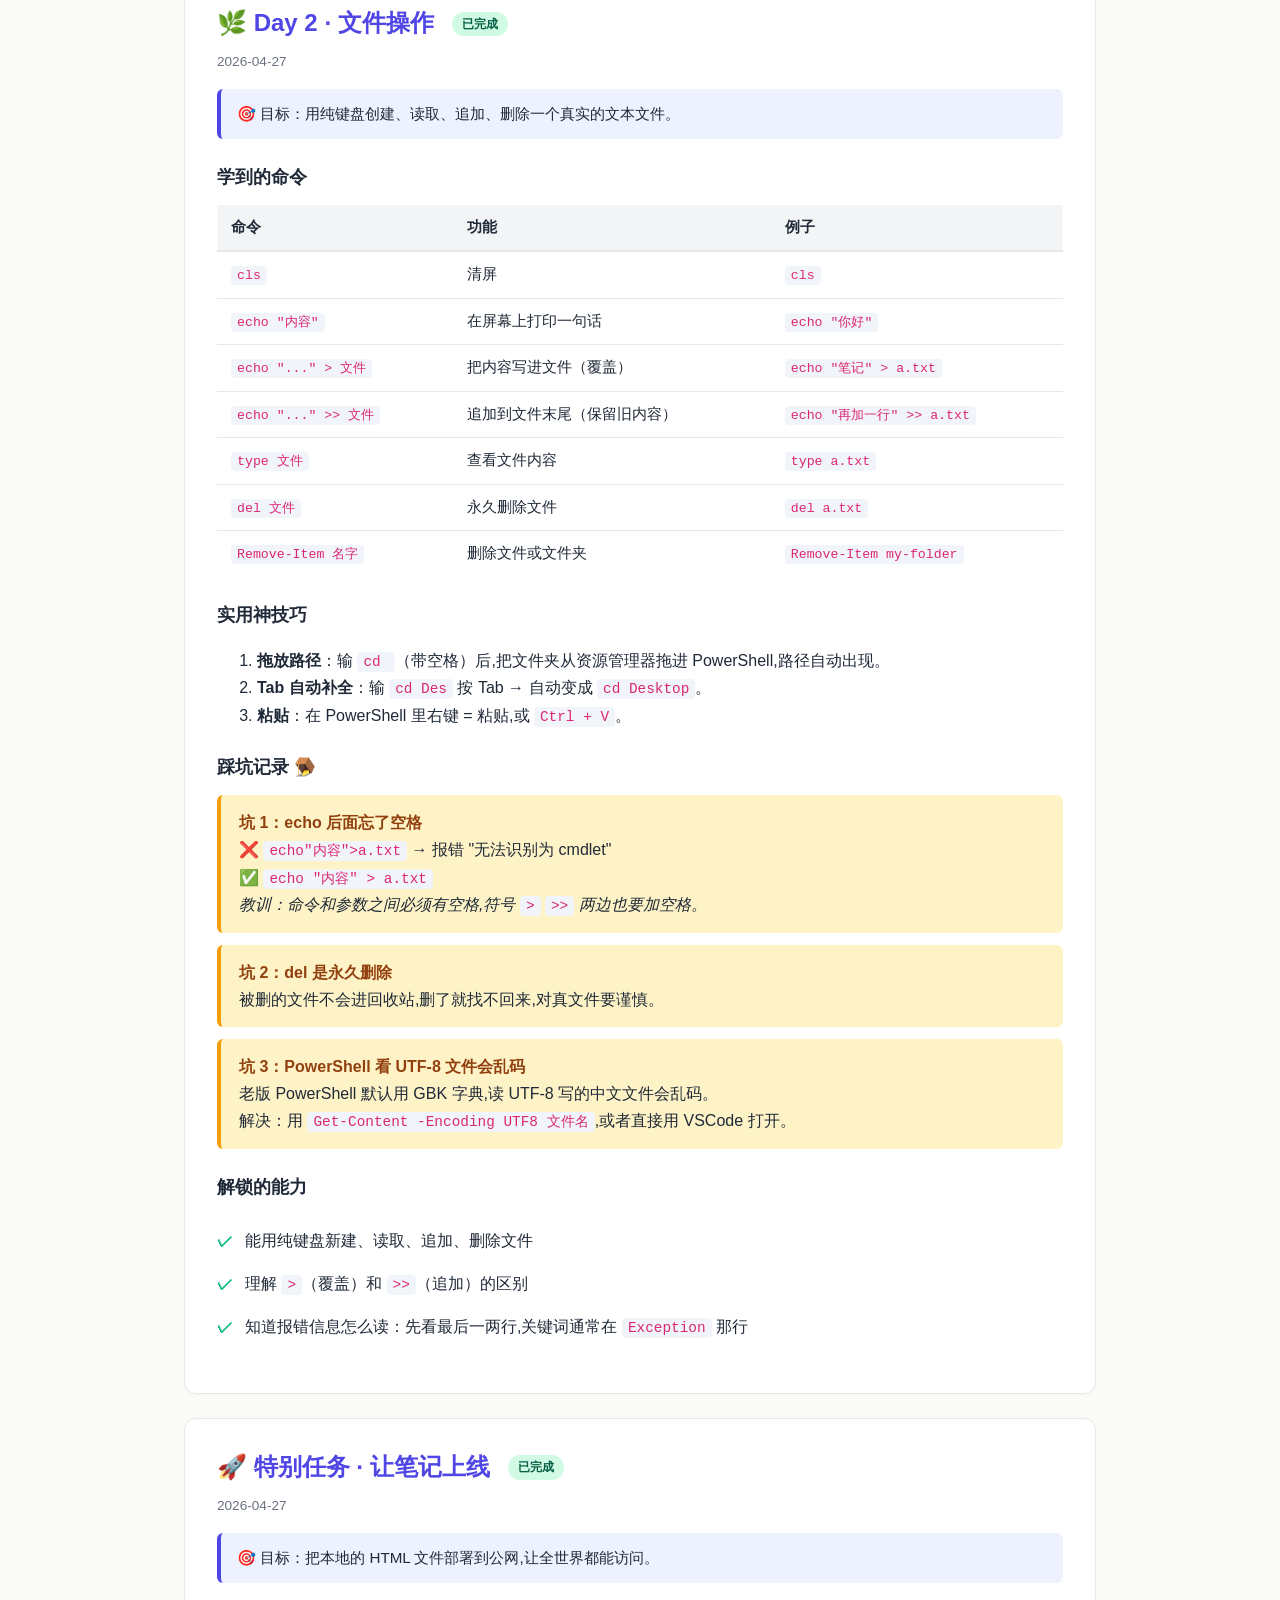
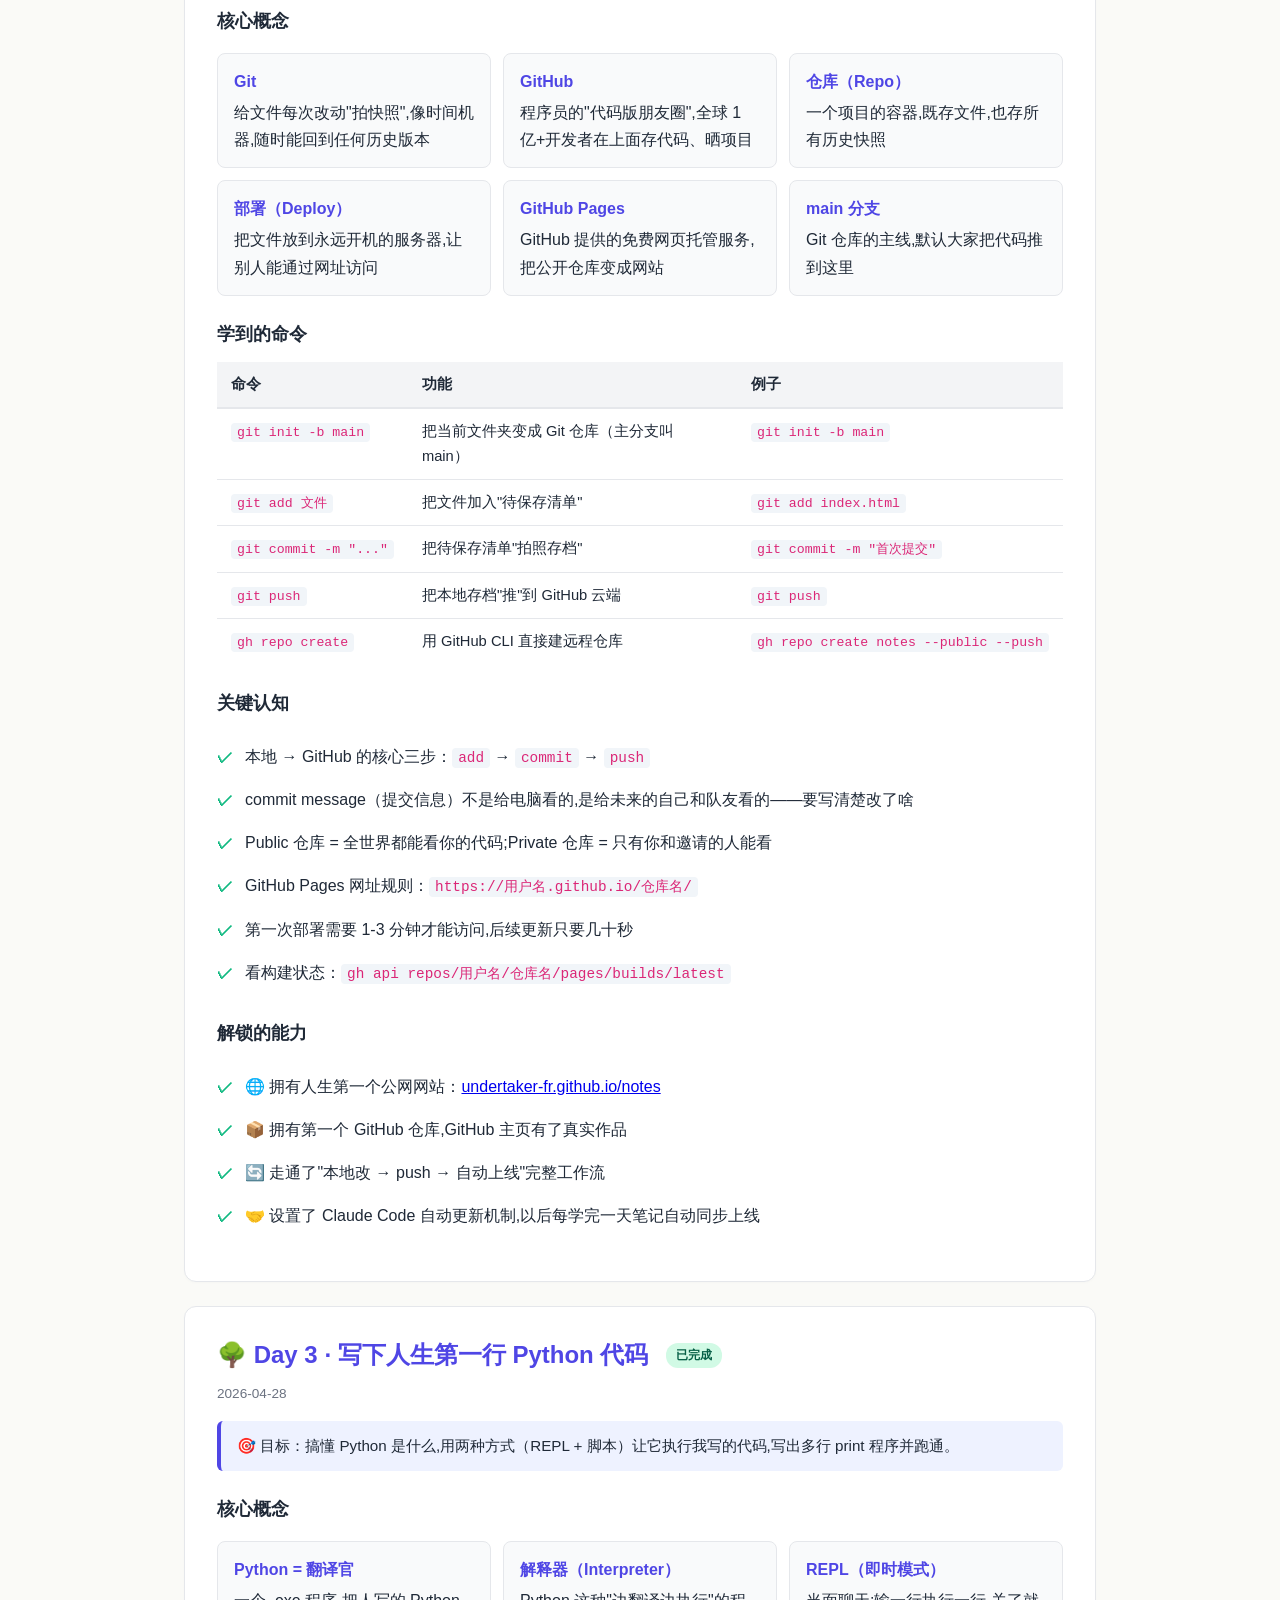
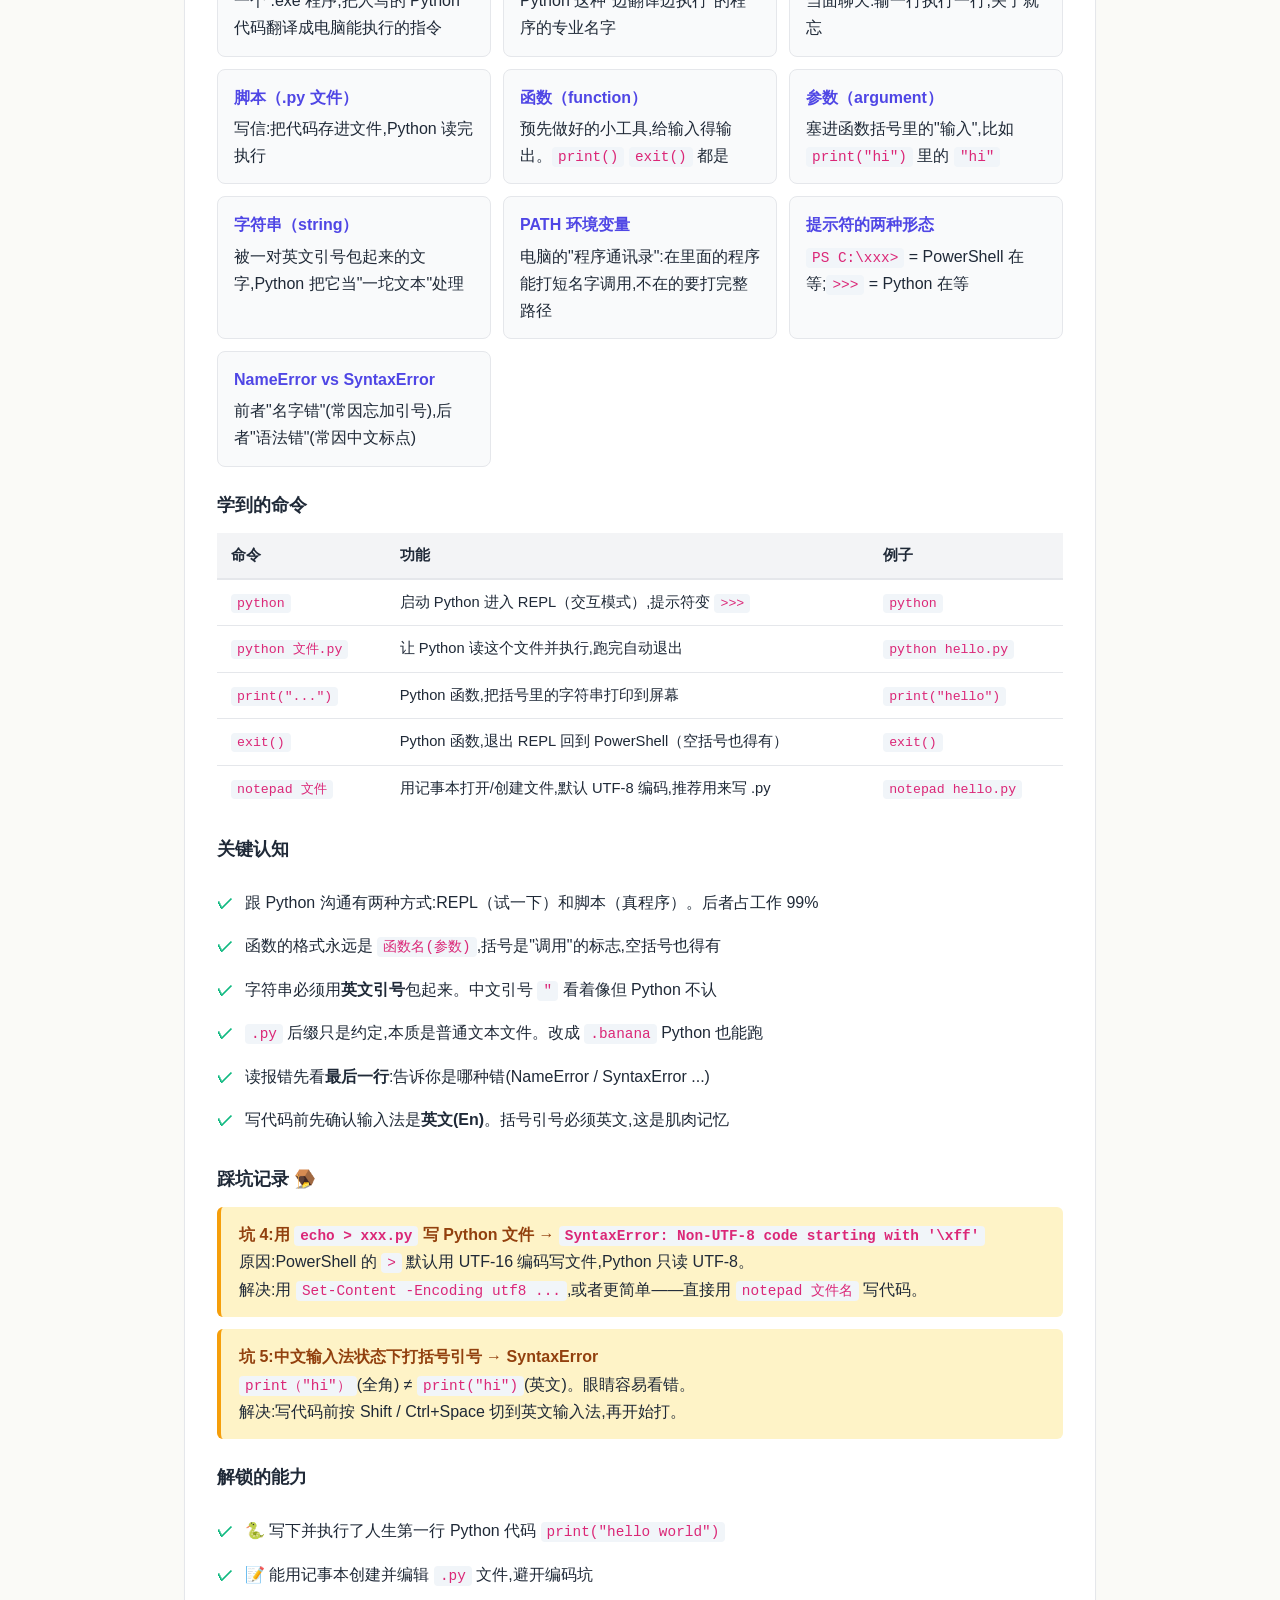
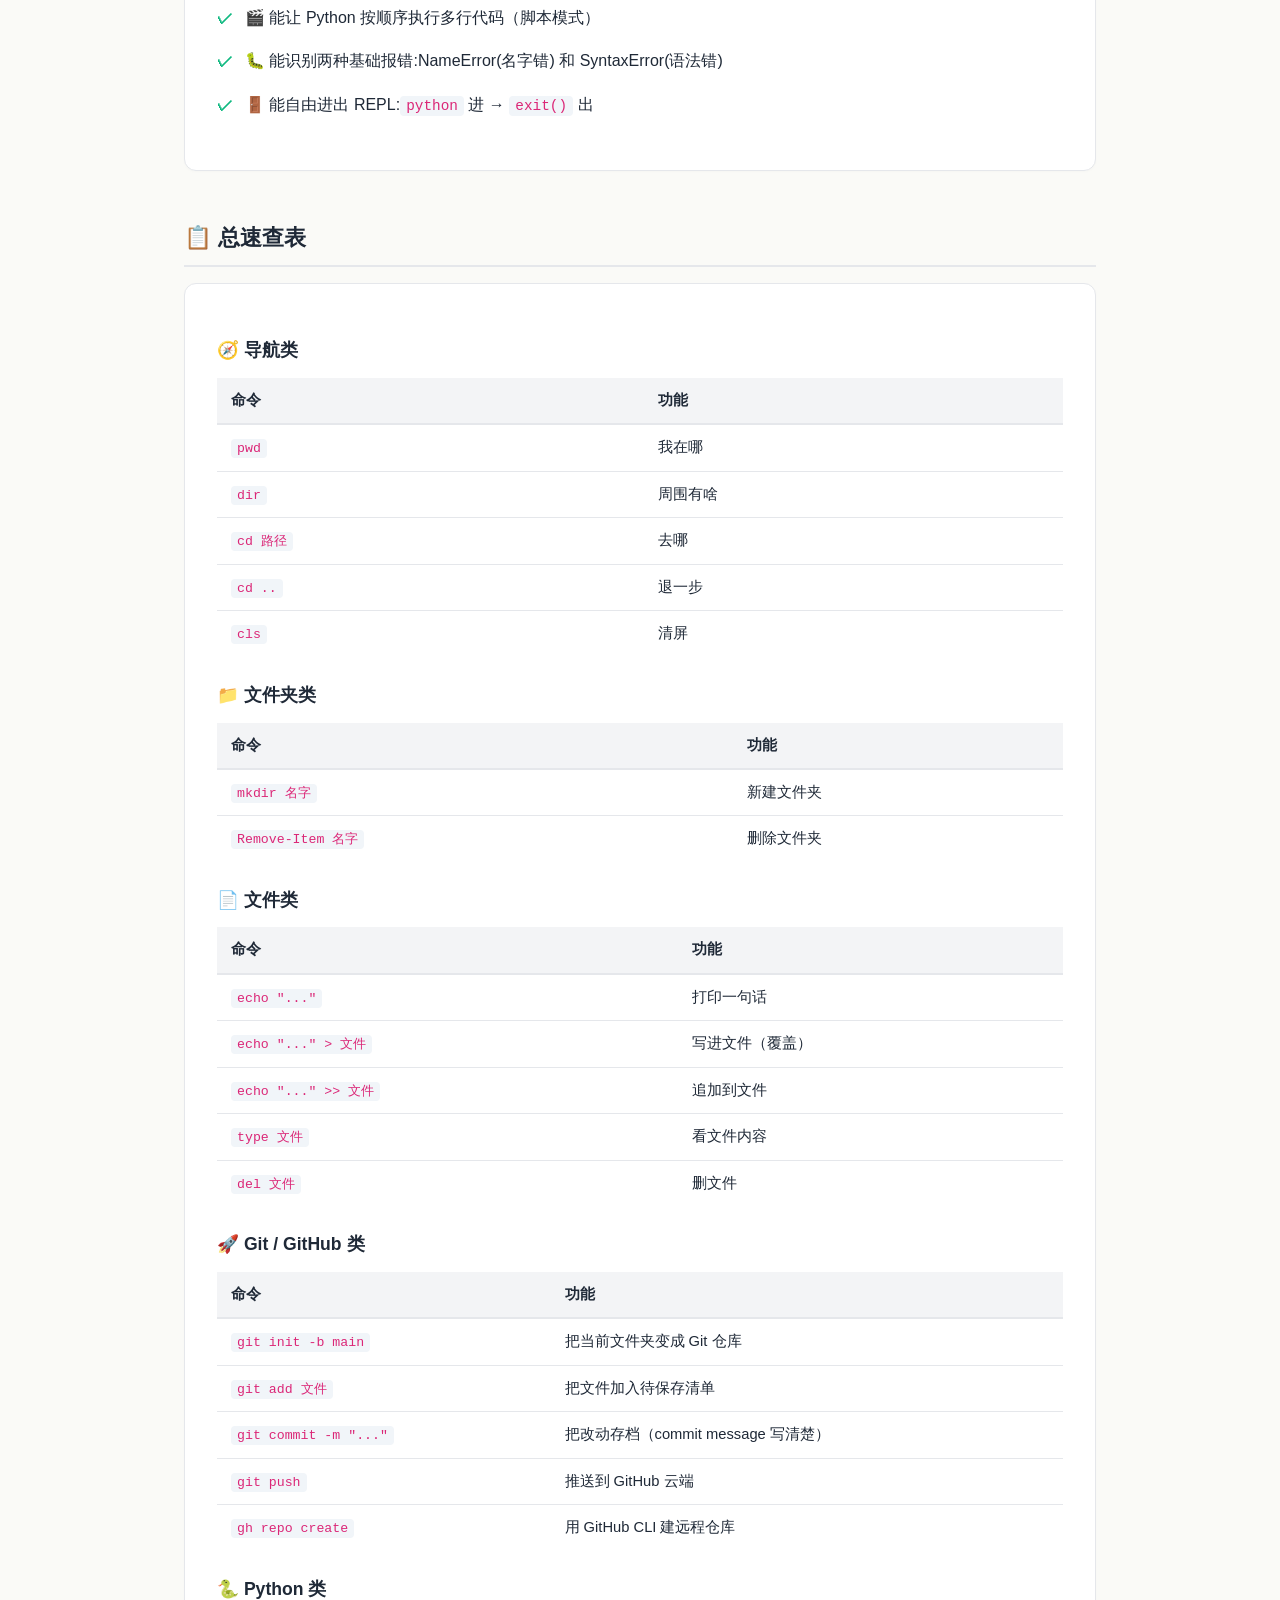
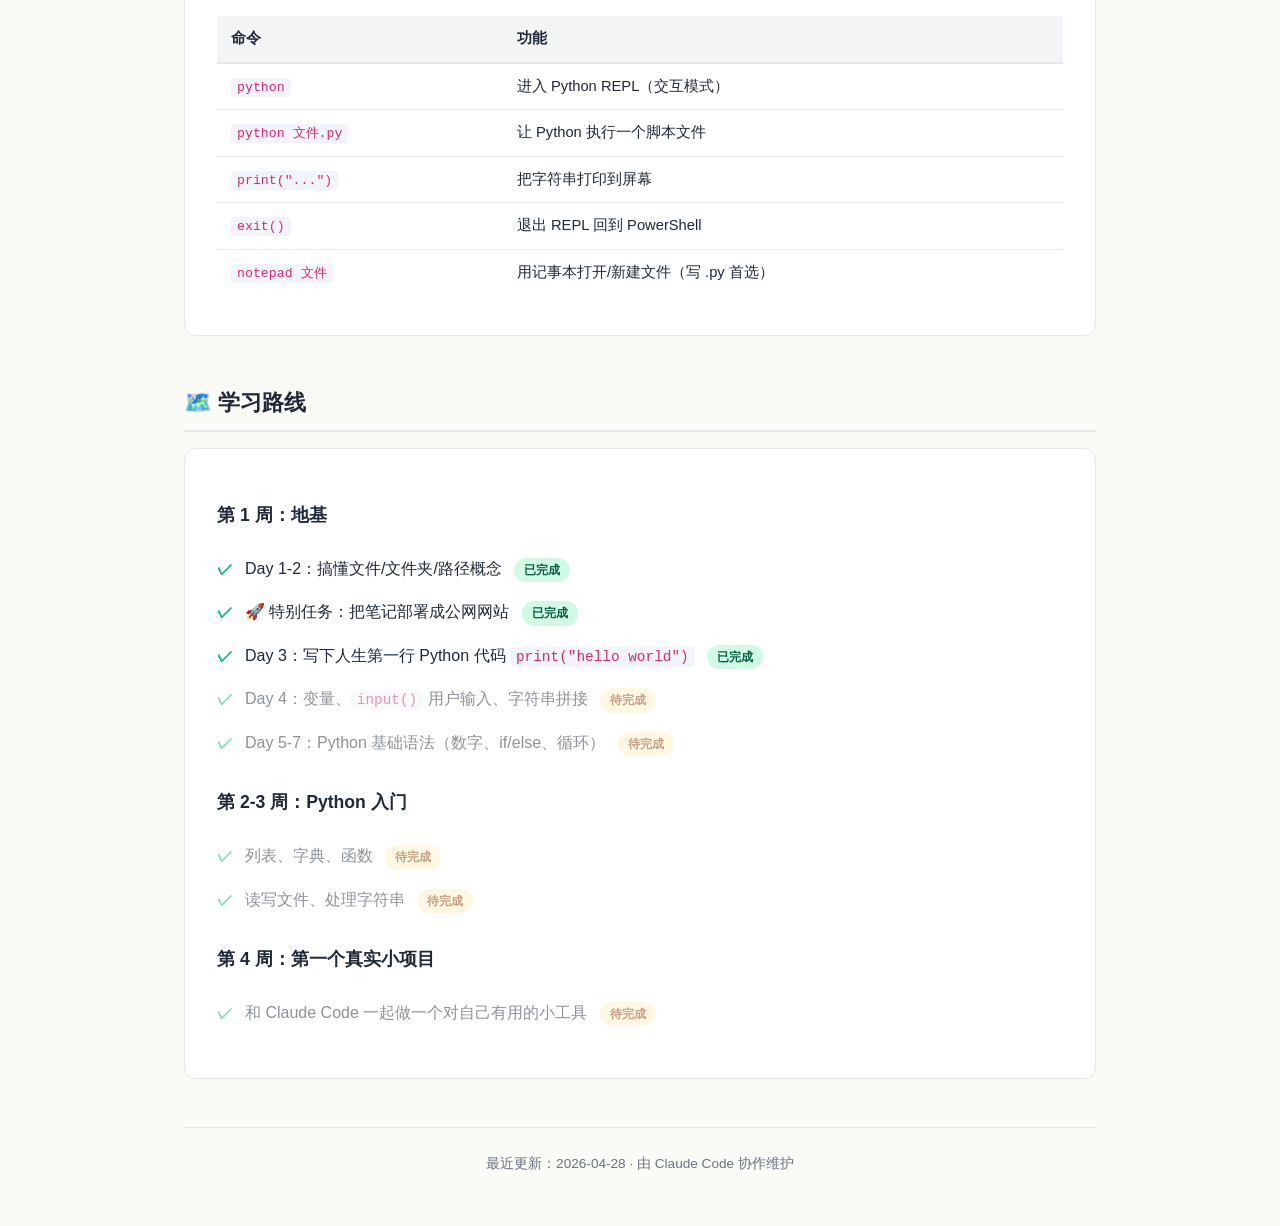
==== commit b406f457: "Add Day 3 notes: Python basics, REPL, scripts, print(), notepad workflow" ====
--- a/index.html
+++ b/index.html
@@ -247,19 +247,19 @@
   <!-- Stats -->
   <div class="stats">
     <div class="stat-card">
-      <div class="num">2</div>
+      <div class="num">3</div>
       <div class="label">已完成天数</div>
     </div>
     <div class="stat-card">
-      <div class="num">17</div>
+      <div class="num">22</div>
       <div class="label">掌握命令数</div>
     </div>
     <div class="stat-card">
-      <div class="num">1</div>
+      <div class="num">5</div>
       <div class="label">踩坑数</div>
     </div>
     <div class="stat-card">
-      <div class="num">2026-04-27</div>
+      <div class="num">2026-04-28</div>
       <div class="label">最近学习</div>
     </div>
   </div>
@@ -423,6 +423,98 @@
     </ul>
   </div>
 
+  <!-- Day 3 -->
+  <div class="day-card">
+    <h2>🌳 Day 3 · 写下人生第一行 Python 代码<span class="tag tag-done">已完成</span></h2>
+    <div class="date">2026-04-28</div>
+    <div class="goal">🎯 目标：搞懂 Python 是什么,用两种方式（REPL + 脚本）让它执行我写的代码,写出多行 print 程序并跑通。</div>
+
+    <h3>核心概念</h3>
+    <div class="concept-grid">
+      <div class="concept-item">
+        <strong>Python = 翻译官</strong>
+        一个 .exe 程序,把人写的 Python 代码翻译成电脑能执行的指令
+      </div>
+      <div class="concept-item">
+        <strong>解释器（Interpreter）</strong>
+        Python 这种"边翻译边执行"的程序的专业名字
+      </div>
+      <div class="concept-item">
+        <strong>REPL（即时模式）</strong>
+        当面聊天:输一行执行一行,关了就忘
+      </div>
+      <div class="concept-item">
+        <strong>脚本（.py 文件）</strong>
+        写信:把代码存进文件,Python 读完执行
+      </div>
+      <div class="concept-item">
+        <strong>函数（function）</strong>
+        预先做好的小工具,给输入得输出。<code>print()</code> <code>exit()</code> 都是
+      </div>
+      <div class="concept-item">
+        <strong>参数（argument）</strong>
+        塞进函数括号里的"输入",比如 <code>print("hi")</code> 里的 <code>"hi"</code>
+      </div>
+      <div class="concept-item">
+        <strong>字符串（string）</strong>
+        被一对英文引号包起来的文字,Python 把它当"一坨文本"处理
+      </div>
+      <div class="concept-item">
+        <strong>PATH 环境变量</strong>
+        电脑的"程序通讯录":在里面的程序能打短名字调用,不在的要打完整路径
+      </div>
+      <div class="concept-item">
+        <strong>提示符的两种形态</strong>
+        <code>PS C:\xxx&gt;</code> = PowerShell 在等;<code>&gt;&gt;&gt;</code> = Python 在等
+      </div>
+      <div class="concept-item">
+        <strong>NameError vs SyntaxError</strong>
+        前者"名字错"(常因忘加引号),后者"语法错"(常因中文标点)
+      </div>
+    </div>
+
+    <h3>学到的命令</h3>
+    <table>
+      <tr><th>命令</th><th>功能</th><th>例子</th></tr>
+      <tr><td><code>python</code></td><td>启动 Python 进入 REPL（交互模式）,提示符变 <code>&gt;&gt;&gt;</code></td><td><code>python</code></td></tr>
+      <tr><td><code>python 文件.py</code></td><td>让 Python 读这个文件并执行,跑完自动退出</td><td><code>python hello.py</code></td></tr>
+      <tr><td><code>print("...")</code></td><td>Python 函数,把括号里的字符串打印到屏幕</td><td><code>print("hello")</code></td></tr>
+      <tr><td><code>exit()</code></td><td>Python 函数,退出 REPL 回到 PowerShell（空括号也得有）</td><td><code>exit()</code></td></tr>
+      <tr><td><code>notepad 文件</code></td><td>用记事本打开/创建文件,默认 UTF-8 编码,推荐用来写 .py</td><td><code>notepad hello.py</code></td></tr>
+    </table>
+
+    <h3>关键认知</h3>
+    <ul class="achievements">
+      <li>跟 Python 沟通有两种方式:REPL（试一下）和脚本（真程序）。后者占工作 99%</li>
+      <li>函数的格式永远是 <code>函数名(参数)</code>,括号是"调用"的标志,空括号也得有</li>
+      <li>字符串必须用<strong>英文引号</strong>包起来。中文引号 <code>"</code> 看着像但 Python 不认</li>
+      <li><code>.py</code> 后缀只是约定,本质是普通文本文件。改成 <code>.banana</code> Python 也能跑</li>
+      <li>读报错先看<strong>最后一行</strong>:告诉你是哪种错(NameError / SyntaxError ...)</li>
+      <li>写代码前先确认输入法是<strong>英文(En)</strong>。括号引号必须英文,这是肌肉记忆</li>
+    </ul>
+
+    <h3>踩坑记录 🪤</h3>
+    <div class="pitfall">
+      <strong>坑 4:用 <code>echo &gt; xxx.py</code> 写 Python 文件 → <code>SyntaxError: Non-UTF-8 code starting with '\xff'</code></strong><br>
+      原因:PowerShell 的 <code>&gt;</code> 默认用 UTF-16 编码写文件,Python 只读 UTF-8。<br>
+      解决:用 <code>Set-Content -Encoding utf8 ...</code>,或者更简单——直接用 <code>notepad 文件名</code> 写代码。
+    </div>
+    <div class="pitfall">
+      <strong>坑 5:中文输入法状态下打括号引号 → SyntaxError</strong><br>
+      <code>print（"hi"）</code>(全角) ≠ <code>print("hi")</code>(英文)。眼睛容易看错。<br>
+      解决:写代码前按 Shift / Ctrl+Space 切到英文输入法,再开始打。
+    </div>
+
+    <h3>解锁的能力</h3>
+    <ul class="achievements">
+      <li>🐍 写下并执行了人生第一行 Python 代码 <code>print("hello world")</code></li>
+      <li>📝 能用记事本创建并编辑 <code>.py</code> 文件,避开编码坑</li>
+      <li>🎬 能让 Python 按顺序执行多行代码（脚本模式）</li>
+      <li>🐛 能识别两种基础报错:NameError(名字错) 和 SyntaxError(语法错)</li>
+      <li>🚪 能自由进出 REPL:<code>python</code> 进 → <code>exit()</code> 出</li>
+    </ul>
+  </div>
+
   <!-- Cheatsheet -->
   <h2 class="section-title">📋 总速查表</h2>
   <div class="day-card">
@@ -462,6 +554,16 @@
       <tr><td><code>git push</code></td><td>推送到 GitHub 云端</td></tr>
       <tr><td><code>gh repo create</code></td><td>用 GitHub CLI 建远程仓库</td></tr>
     </table>
+
+    <h3>🐍 Python 类</h3>
+    <table>
+      <tr><th>命令</th><th>功能</th></tr>
+      <tr><td><code>python</code></td><td>进入 Python REPL（交互模式）</td></tr>
+      <tr><td><code>python 文件.py</code></td><td>让 Python 执行一个脚本文件</td></tr>
+      <tr><td><code>print("...")</code></td><td>把字符串打印到屏幕</td></tr>
+      <tr><td><code>exit()</code></td><td>退出 REPL 回到 PowerShell</td></tr>
+      <tr><td><code>notepad 文件</code></td><td>用记事本打开/新建文件（写 .py 首选）</td></tr>
+    </table>
   </div>
 
   <!-- Roadmap -->
@@ -471,8 +573,9 @@
     <ul class="achievements">
       <li>Day 1-2：搞懂文件/文件夹/路径概念 <span class="tag tag-done">已完成</span></li>
       <li>🚀 特别任务：把笔记部署成公网网站 <span class="tag tag-done">已完成</span></li>
-      <li style="opacity:0.5">Day 3-4：装 Python,跑出第一行 <code>print("Hello, World")</code> <span class="tag tag-todo">待完成</span></li>
-      <li style="opacity:0.5">Day 5-7：Python 基础语法（变量、if/else、循环） <span class="tag tag-todo">待完成</span></li>
+      <li>Day 3：写下人生第一行 Python 代码 <code>print("hello world")</code> <span class="tag tag-done">已完成</span></li>
+      <li style="opacity:0.5">Day 4：变量、<code>input()</code> 用户输入、字符串拼接 <span class="tag tag-todo">待完成</span></li>
+      <li style="opacity:0.5">Day 5-7：Python 基础语法（数字、if/else、循环） <span class="tag tag-todo">待完成</span></li>
     </ul>
 
     <h3>第 2-3 周：Python 入门</h3>
@@ -488,7 +591,7 @@
   </div>
 
   <footer>
-    最近更新：2026-04-27 · 由 Claude Code 协作维护
+    最近更新：2026-04-28 · 由 Claude Code 协作维护
   </footer>
 
 </div>
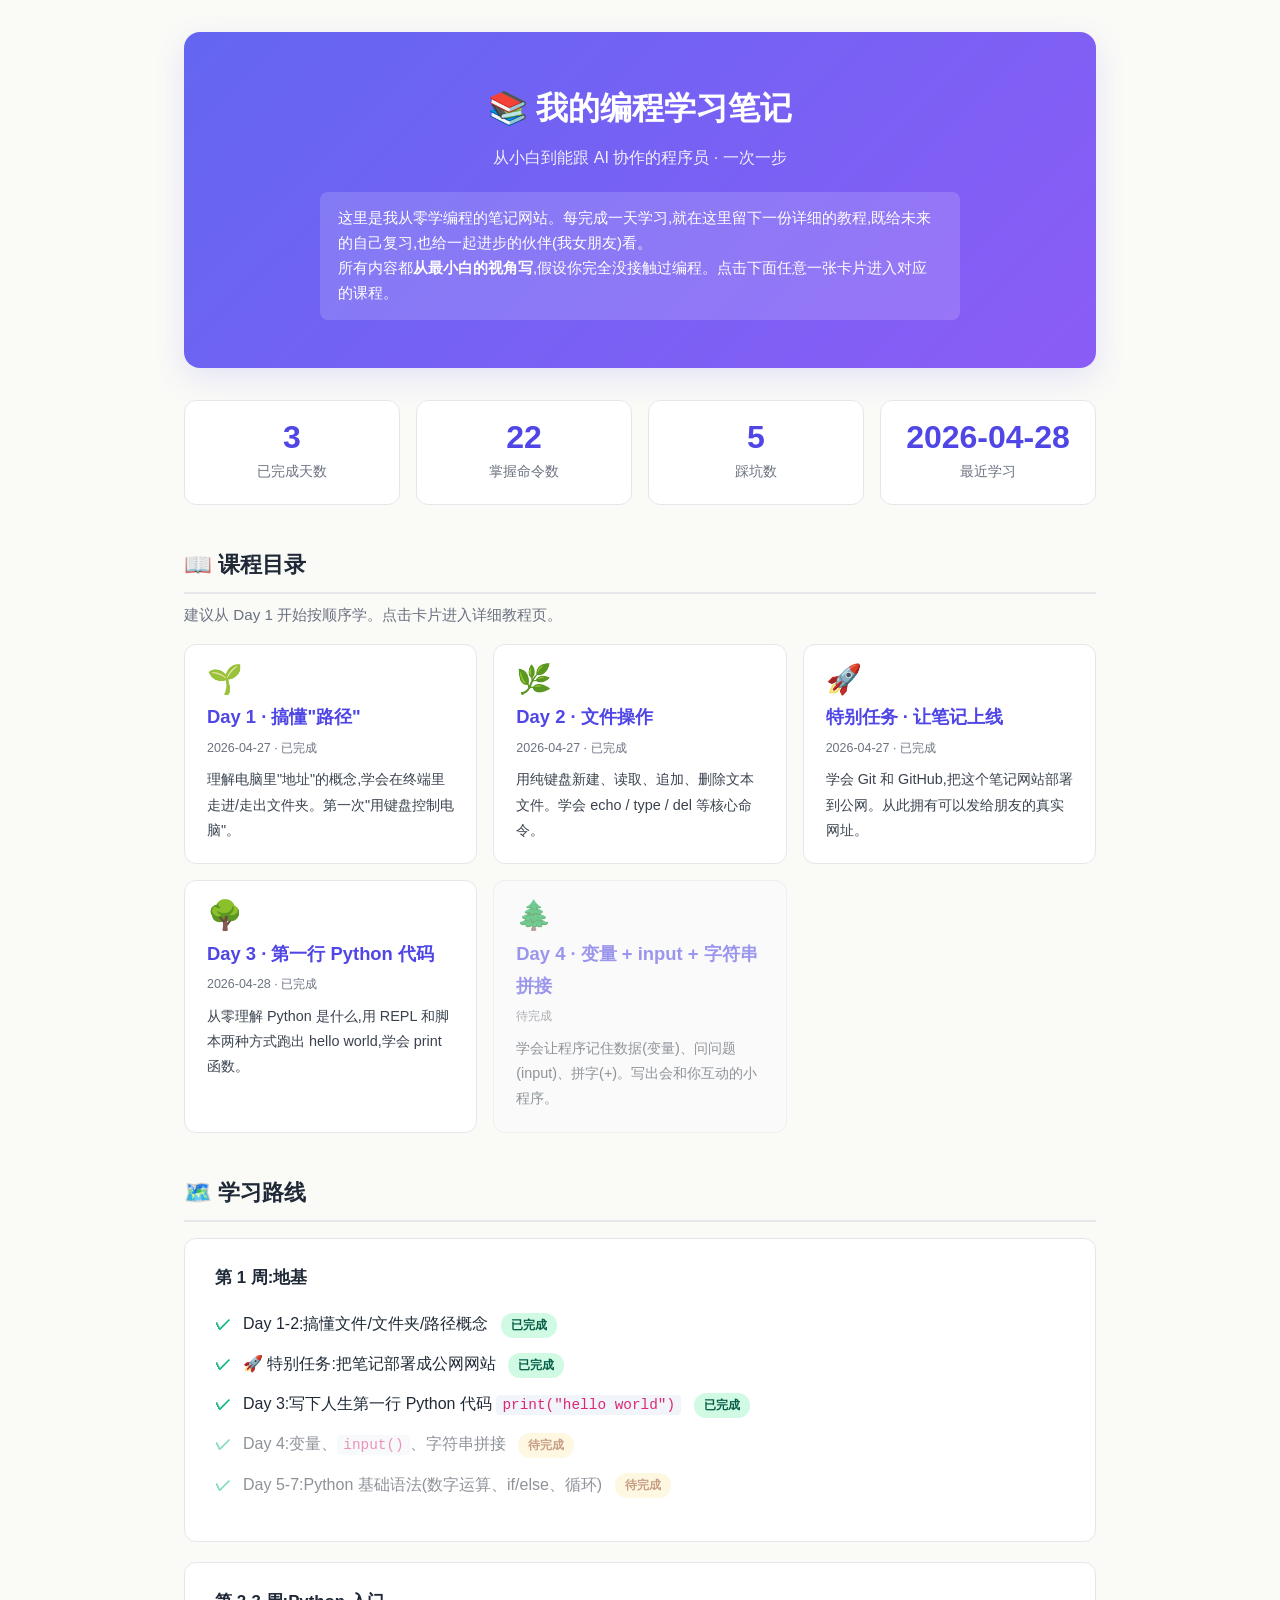
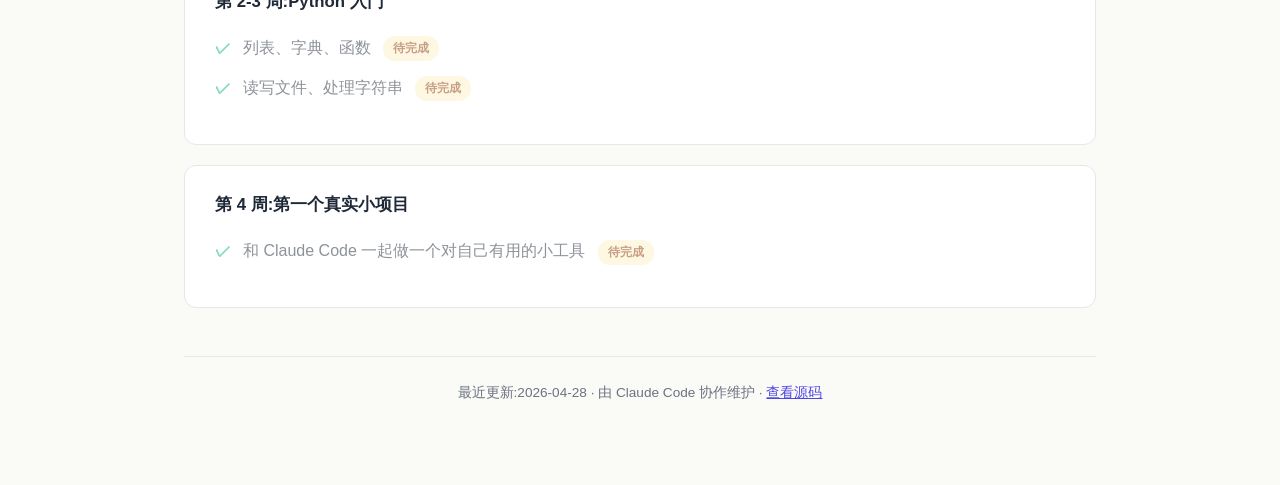
==== commit 20f5bf11: "Restructure notes site to multi-page architecture with detailed tutorials - Extract shared styles to" ====
--- a/index.html
+++ b/index.html
@@ -4,244 +4,19 @@
 <meta charset="UTF-8">
 <meta name="viewport" content="width=device-width, initial-scale=1.0">
 <title>我的编程学习笔记</title>
-<style>
-  :root {
-    --bg: #fafaf7;
-    --card: #ffffff;
-    --text: #1f2937;
-    --muted: #6b7280;
-    --accent: #4f46e5;
-    --accent-soft: #eef2ff;
-    --green: #10b981;
-    --green-soft: #d1fae5;
-    --orange: #f59e0b;
-    --orange-soft: #fef3c7;
-    --red: #ef4444;
-    --red-soft: #fee2e2;
-    --border: #e5e7eb;
-    --code-bg: #1e293b;
-    --code-text: #e2e8f0;
-  }
-
-  * { box-sizing: border-box; }
-
-  body {
-    margin: 0;
-    font-family: -apple-system, "PingFang SC", "Microsoft YaHei", "Segoe UI", sans-serif;
-    background: var(--bg);
-    color: var(--text);
-    line-height: 1.7;
-  }
-
-  .container {
-    max-width: 960px;
-    margin: 0 auto;
-    padding: 40px 24px 80px;
-  }
-
-  /* Header */
-  header {
-    text-align: center;
-    padding: 48px 24px;
-    background: linear-gradient(135deg, #6366f1 0%, #8b5cf6 100%);
-    color: white;
-    border-radius: 16px;
-    margin-bottom: 32px;
-    box-shadow: 0 10px 30px rgba(99, 102, 241, 0.15);
-  }
-  header h1 { margin: 0 0 8px; font-size: 2rem; font-weight: 700; }
-  header .subtitle { opacity: 0.9; font-size: 1rem; margin: 0; }
-
-  /* Stats panel */
-  .stats {
-    display: grid;
-    grid-template-columns: repeat(auto-fit, minmax(180px, 1fr));
-    gap: 16px;
-    margin-bottom: 32px;
-  }
-  .stat-card {
-    background: var(--card);
-    border-radius: 12px;
-    padding: 20px;
-    border: 1px solid var(--border);
-    text-align: center;
-  }
-  .stat-card .num {
-    font-size: 2rem;
-    font-weight: 700;
-    color: var(--accent);
-    line-height: 1;
-    margin-bottom: 6px;
-  }
-  .stat-card .label {
-    font-size: 0.875rem;
-    color: var(--muted);
-  }
-
-  /* Day card */
-  .day-card {
-    background: var(--card);
-    border-radius: 12px;
-    padding: 28px 32px;
-    margin-bottom: 24px;
-    border: 1px solid var(--border);
-    box-shadow: 0 1px 3px rgba(0,0,0,0.02);
-  }
-  .day-card h2 {
-    margin: 0 0 6px;
-    font-size: 1.5rem;
-    color: var(--accent);
-    display: flex;
-    align-items: center;
-    gap: 10px;
-  }
-  .day-card .date {
-    font-size: 0.85rem;
-    color: var(--muted);
-    margin-bottom: 16px;
-  }
-  .day-card .goal {
-    background: var(--accent-soft);
-    border-left: 4px solid var(--accent);
-    padding: 12px 16px;
-    border-radius: 6px;
-    margin-bottom: 20px;
-    font-size: 0.95rem;
-  }
-
-  h3 {
-    font-size: 1.1rem;
-    margin: 24px 0 12px;
-    color: var(--text);
-  }
-
-  /* Tables */
-  table {
-    width: 100%;
-    border-collapse: collapse;
-    margin: 12px 0;
-    font-size: 0.92rem;
-  }
-  table th {
-    background: #f3f4f6;
-    text-align: left;
-    padding: 10px 14px;
-    font-weight: 600;
-    border-bottom: 2px solid var(--border);
-  }
-  table td {
-    padding: 10px 14px;
-    border-bottom: 1px solid var(--border);
-    vertical-align: top;
-  }
-  table tr:last-child td { border-bottom: none; }
-  table tr:hover { background: #fafafa; }
-
-  code {
-    font-family: "JetBrains Mono", "Fira Code", Consolas, monospace;
-    background: #f1f5f9;
-    color: #db2777;
-    padding: 2px 6px;
-    border-radius: 4px;
-    font-size: 0.9em;
-  }
-  td code { white-space: nowrap; }
-
-  pre {
-    background: var(--code-bg);
-    color: var(--code-text);
-    padding: 16px 20px;
-    border-radius: 8px;
-    overflow-x: auto;
-    font-size: 0.9rem;
-    line-height: 1.6;
-  }
-  pre code {
-    background: transparent;
-    color: inherit;
-    padding: 0;
-  }
-
-  /* Pitfall boxes */
-  .pitfall {
-    background: var(--orange-soft);
-    border-left: 4px solid var(--orange);
-    padding: 14px 18px;
-    border-radius: 6px;
-    margin: 12px 0;
-  }
-  .pitfall strong { color: #92400e; }
-
-  /* Achievement list */
-  .achievements {
-    list-style: none;
-    padding: 0;
-  }
-  .achievements li {
-    padding: 8px 0 8px 28px;
-    position: relative;
-  }
-  .achievements li::before {
-    content: "✓";
-    position: absolute;
-    left: 0;
-    color: var(--green);
-    font-weight: 700;
-  }
-
-  /* Tag */
-  .tag {
-    display: inline-block;
-    padding: 2px 10px;
-    border-radius: 12px;
-    font-size: 0.75rem;
-    font-weight: 600;
-    margin-left: 8px;
-  }
-  .tag-done { background: var(--green-soft); color: #065f46; }
-  .tag-todo { background: var(--orange-soft); color: #92400e; }
-
-  /* Section dividers */
-  .section-title {
-    font-size: 1.4rem;
-    margin: 48px 0 16px;
-    padding-bottom: 8px;
-    border-bottom: 2px solid var(--border);
-  }
-
-  /* Concept grid */
-  .concept-grid {
-    display: grid;
-    grid-template-columns: repeat(auto-fit, minmax(240px, 1fr));
-    gap: 12px;
-    margin: 16px 0;
-  }
-  .concept-item {
-    background: #f9fafb;
-    padding: 14px 16px;
-    border-radius: 8px;
-    border: 1px solid var(--border);
-  }
-  .concept-item strong { color: var(--accent); display: block; margin-bottom: 4px; }
-
-  /* Footer */
-  footer {
-    text-align: center;
-    color: var(--muted);
-    font-size: 0.85rem;
-    margin-top: 48px;
-    padding-top: 24px;
-    border-top: 1px solid var(--border);
-  }
-</style>
+<link rel="stylesheet" href="styles.css">
 </head>
 <body>
 
 <div class="container">
 
-  <header>
+  <header class="home-header">
     <h1>📚 我的编程学习笔记</h1>
     <p class="subtitle">从小白到能跟 AI 协作的程序员 · 一次一步</p>
+    <div class="intro">
+      这里是我从零学编程的笔记网站。每完成一天学习,就在这里留下一份详细的教程,既给未来的自己复习,也给一起进步的伙伴(我女朋友)看。<br>
+      所有内容都<strong>从最小白的视角写</strong>,假设你完全没接触过编程。点击下面任意一张卡片进入对应的课程。
+    </div>
   </header>
 
   <!-- Stats -->
@@ -264,334 +39,77 @@
     </div>
   </div>
 
-  <!-- Day 1 -->
-  <div class="day-card">
-    <h2>🌱 Day 1 · 搞懂"路径"<span class="tag tag-done">已完成</span></h2>
-    <div class="date">2026-04-27</div>
-    <div class="goal">🎯 目标：明白路径是什么，并亲手在终端里走进文件夹再走出来。</div>
+  <!-- Course Catalog -->
+  <h2 class="section-title">📖 课程目录</h2>
+  <p style="color: var(--muted); margin-top: -8px; font-size: 0.95rem;">建议从 Day 1 开始按顺序学。点击卡片进入详细教程页。</p>
 
-    <h3>核心概念</h3>
-    <div class="concept-grid">
-      <div class="concept-item">
-        <strong>路径 = 地址</strong>
-        电脑里每个文件/文件夹都有一个完整地址,比如 <code>C:\Users\Administrator\Desktop</code>
-      </div>
-      <div class="concept-item">
-        <strong>盘符</strong>
-        C 盘、D 盘 = 楼栋
-      </div>
-      <div class="concept-item">
-        <strong>文件夹</strong>
-        楼层和房间
-      </div>
-      <div class="concept-item">
-        <strong>文件</strong>
-        房间里的具体物品
-      </div>
+  <div class="day-grid">
+
+    <a href="day1.html" class="day-link-card">
+      <div class="day-emoji">🌱</div>
+      <h3>Day 1 · 搞懂"路径"</h3>
+      <div class="day-date">2026-04-27 · 已完成</div>
+      <div class="day-summary">理解电脑里"地址"的概念,学会在终端里走进/走出文件夹。第一次"用键盘控制电脑"。</div>
+    </a>
+
+    <a href="day2.html" class="day-link-card">
+      <div class="day-emoji">🌿</div>
+      <h3>Day 2 · 文件操作</h3>
+      <div class="day-date">2026-04-27 · 已完成</div>
+      <div class="day-summary">用纯键盘新建、读取、追加、删除文本文件。学会 echo / type / del 等核心命令。</div>
+    </a>
+
+    <a href="deployment.html" class="day-link-card">
+      <div class="day-emoji">🚀</div>
+      <h3>特别任务 · 让笔记上线</h3>
+      <div class="day-date">2026-04-27 · 已完成</div>
+      <div class="day-summary">学会 Git 和 GitHub,把这个笔记网站部署到公网。从此拥有可以发给朋友的真实网址。</div>
+    </a>
+
+    <a href="day3.html" class="day-link-card">
+      <div class="day-emoji">🌳</div>
+      <h3>Day 3 · 第一行 Python 代码</h3>
+      <div class="day-date">2026-04-28 · 已完成</div>
+      <div class="day-summary">从零理解 Python 是什么,用 REPL 和脚本两种方式跑出 hello world,学会 print 函数。</div>
+    </a>
+
+    <div class="day-link-card todo">
+      <div class="day-emoji">🌲</div>
+      <h3>Day 4 · 变量 + input + 字符串拼接</h3>
+      <div class="day-date">待完成</div>
+      <div class="day-summary">学会让程序记住数据(变量)、问问题(input)、拼字(+)。写出会和你互动的小程序。</div>
     </div>
 
-    <h3>学到的命令</h3>
-    <table>
-      <tr><th>命令</th><th>功能</th><th>例子</th></tr>
-      <tr><td><code>pwd</code></td><td>显示当前所在位置</td><td><code>pwd</code></td></tr>
-      <tr><td><code>dir</code></td><td>列出当前文件夹内容</td><td><code>dir</code></td></tr>
-      <tr><td><code>cd 文件夹</code></td><td>进入某个文件夹（相对路径）</td><td><code>cd Desktop</code></td></tr>
-      <tr><td><code>cd 完整路径</code></td><td>用绝对路径直达任何位置</td><td><code>cd C:\Users\Administrator</code></td></tr>
-      <tr><td><code>cd ..</code></td><td>退到上一级文件夹</td><td><code>cd ..</code></td></tr>
-      <tr><td><code>mkdir 名字</code></td><td>新建文件夹</td><td><code>mkdir my-folder</code></td></tr>
-    </table>
-
-    <h3>关键认知</h3>
-    <ul class="achievements">
-      <li>相对路径 = "去隔壁",只能在当前位置旁边时用</li>
-      <li>绝对路径 = "完整地址",在哪儿都能直达</li>
-      <li>提示符 <code>PS C:\xxx&gt;</code> 左边的路径就是"我现在在哪"</li>
-      <li>Windows 不区分大小写,但 Linux 服务器严格区分,养成"原文怎么写就怎么写"的习惯</li>
-    </ul>
-  </div>
-
-  <!-- Day 2 -->
-  <div class="day-card">
-    <h2>🌿 Day 2 · 文件操作<span class="tag tag-done">已完成</span></h2>
-    <div class="date">2026-04-27</div>
-    <div class="goal">🎯 目标：用纯键盘创建、读取、追加、删除一个真实的文本文件。</div>
-
-    <h3>学到的命令</h3>
-    <table>
-      <tr><th>命令</th><th>功能</th><th>例子</th></tr>
-      <tr><td><code>cls</code></td><td>清屏</td><td><code>cls</code></td></tr>
-      <tr><td><code>echo "内容"</code></td><td>在屏幕上打印一句话</td><td><code>echo "你好"</code></td></tr>
-      <tr><td><code>echo "..." &gt; 文件</code></td><td>把内容写进文件（覆盖）</td><td><code>echo "笔记" &gt; a.txt</code></td></tr>
-      <tr><td><code>echo "..." &gt;&gt; 文件</code></td><td>追加到文件末尾（保留旧内容）</td><td><code>echo "再加一行" &gt;&gt; a.txt</code></td></tr>
-      <tr><td><code>type 文件</code></td><td>查看文件内容</td><td><code>type a.txt</code></td></tr>
-      <tr><td><code>del 文件</code></td><td>永久删除文件</td><td><code>del a.txt</code></td></tr>
-      <tr><td><code>Remove-Item 名字</code></td><td>删除文件或文件夹</td><td><code>Remove-Item my-folder</code></td></tr>
-    </table>
-
-    <h3>实用神技巧</h3>
-    <ol>
-      <li><strong>拖放路径</strong>：输 <code>cd </code>（带空格）后,把文件夹从资源管理器拖进 PowerShell,路径自动出现。</li>
-      <li><strong>Tab 自动补全</strong>：输 <code>cd Des</code> 按 Tab → 自动变成 <code>cd Desktop</code>。</li>
-      <li><strong>粘贴</strong>：在 PowerShell 里右键 = 粘贴,或 <code>Ctrl + V</code>。</li>
-    </ol>
-
-    <h3>踩坑记录 🪤</h3>
-    <div class="pitfall">
-      <strong>坑 1：echo 后面忘了空格</strong><br>
-      ❌ <code>echo"内容"&gt;a.txt</code> → 报错 "无法识别为 cmdlet"<br>
-      ✅ <code>echo "内容" &gt; a.txt</code><br>
-      <em>教训：命令和参数之间必须有空格,符号 <code>&gt;</code> <code>&gt;&gt;</code> 两边也要加空格。</em>
-    </div>
-    <div class="pitfall">
-      <strong>坑 2：del 是永久删除</strong><br>
-      被删的文件不会进回收站,删了就找不回来,对真文件要谨慎。
-    </div>
-    <div class="pitfall">
-      <strong>坑 3：PowerShell 看 UTF-8 文件会乱码</strong><br>
-      老版 PowerShell 默认用 GBK 字典,读 UTF-8 写的中文文件会乱码。<br>
-      解决：用 <code>Get-Content -Encoding UTF8 文件名</code>,或者直接用 VSCode 打开。
-    </div>
-
-    <h3>解锁的能力</h3>
-    <ul class="achievements">
-      <li>能用纯键盘新建、读取、追加、删除文件</li>
-      <li>理解 <code>&gt;</code>（覆盖）和 <code>&gt;&gt;</code>（追加）的区别</li>
-      <li>知道报错信息怎么读：先看最后一两行,关键词通常在 <code>Exception</code> 那行</li>
-    </ul>
-  </div>
-
-  <!-- Deployment Milestone -->
-  <div class="day-card">
-    <h2>🚀 特别任务 · 让笔记上线<span class="tag tag-done">已完成</span></h2>
-    <div class="date">2026-04-27</div>
-    <div class="goal">🎯 目标：把本地的 HTML 文件部署到公网,让全世界都能访问。</div>
-
-    <h3>核心概念</h3>
-    <div class="concept-grid">
-      <div class="concept-item">
-        <strong>Git</strong>
-        给文件每次改动"拍快照",像时间机器,随时能回到任何历史版本
-      </div>
-      <div class="concept-item">
-        <strong>GitHub</strong>
-        程序员的"代码版朋友圈",全球 1 亿+开发者在上面存代码、晒项目
-      </div>
-      <div class="concept-item">
-        <strong>仓库（Repo）</strong>
-        一个项目的容器,既存文件,也存所有历史快照
-      </div>
-      <div class="concept-item">
-        <strong>部署（Deploy）</strong>
-        把文件放到永远开机的服务器,让别人能通过网址访问
-      </div>
-      <div class="concept-item">
-        <strong>GitHub Pages</strong>
-        GitHub 提供的免费网页托管服务,把公开仓库变成网站
-      </div>
-      <div class="concept-item">
-        <strong>main 分支</strong>
-        Git 仓库的主线,默认大家把代码推到这里
-      </div>
-    </div>
-
-    <h3>学到的命令</h3>
-    <table>
-      <tr><th>命令</th><th>功能</th><th>例子</th></tr>
-      <tr><td><code>git init -b main</code></td><td>把当前文件夹变成 Git 仓库（主分支叫 main）</td><td><code>git init -b main</code></td></tr>
-      <tr><td><code>git add 文件</code></td><td>把文件加入"待保存清单"</td><td><code>git add index.html</code></td></tr>
-      <tr><td><code>git commit -m "..."</code></td><td>把待保存清单"拍照存档"</td><td><code>git commit -m "首次提交"</code></td></tr>
-      <tr><td><code>git push</code></td><td>把本地存档"推"到 GitHub 云端</td><td><code>git push</code></td></tr>
-      <tr><td><code>gh repo create</code></td><td>用 GitHub CLI 直接建远程仓库</td><td><code>gh repo create notes --public --push</code></td></tr>
-    </table>
-
-    <h3>关键认知</h3>
-    <ul class="achievements">
-      <li>本地 → GitHub 的核心三步：<code>add</code> → <code>commit</code> → <code>push</code></li>
-      <li>commit message（提交信息）不是给电脑看的,是给未来的自己和队友看的——要写清楚改了啥</li>
-      <li>Public 仓库 = 全世界都能看你的代码;Private 仓库 = 只有你和邀请的人能看</li>
-      <li>GitHub Pages 网址规则：<code>https://用户名.github.io/仓库名/</code></li>
-      <li>第一次部署需要 1-3 分钟才能访问,后续更新只要几十秒</li>
-      <li>看构建状态：<code>gh api repos/用户名/仓库名/pages/builds/latest</code></li>
-    </ul>
-
-    <h3>解锁的能力</h3>
-    <ul class="achievements">
-      <li>🌐 拥有人生第一个公网网站：<a href="https://undertaker-fr.github.io/notes/" target="_blank">undertaker-fr.github.io/notes</a></li>
-      <li>📦 拥有第一个 GitHub 仓库,GitHub 主页有了真实作品</li>
-      <li>🔄 走通了"本地改 → push → 自动上线"完整工作流</li>
-      <li>🤝 设置了 Claude Code 自动更新机制,以后每学完一天笔记自动同步上线</li>
-    </ul>
-  </div>
-
-  <!-- Day 3 -->
-  <div class="day-card">
-    <h2>🌳 Day 3 · 写下人生第一行 Python 代码<span class="tag tag-done">已完成</span></h2>
-    <div class="date">2026-04-28</div>
-    <div class="goal">🎯 目标：搞懂 Python 是什么,用两种方式（REPL + 脚本）让它执行我写的代码,写出多行 print 程序并跑通。</div>
-
-    <h3>核心概念</h3>
-    <div class="concept-grid">
-      <div class="concept-item">
-        <strong>Python = 翻译官</strong>
-        一个 .exe 程序,把人写的 Python 代码翻译成电脑能执行的指令
-      </div>
-      <div class="concept-item">
-        <strong>解释器（Interpreter）</strong>
-        Python 这种"边翻译边执行"的程序的专业名字
-      </div>
-      <div class="concept-item">
-        <strong>REPL（即时模式）</strong>
-        当面聊天:输一行执行一行,关了就忘
-      </div>
-      <div class="concept-item">
-        <strong>脚本（.py 文件）</strong>
-        写信:把代码存进文件,Python 读完执行
-      </div>
-      <div class="concept-item">
-        <strong>函数（function）</strong>
-        预先做好的小工具,给输入得输出。<code>print()</code> <code>exit()</code> 都是
-      </div>
-      <div class="concept-item">
-        <strong>参数（argument）</strong>
-        塞进函数括号里的"输入",比如 <code>print("hi")</code> 里的 <code>"hi"</code>
-      </div>
-      <div class="concept-item">
-        <strong>字符串（string）</strong>
-        被一对英文引号包起来的文字,Python 把它当"一坨文本"处理
-      </div>
-      <div class="concept-item">
-        <strong>PATH 环境变量</strong>
-        电脑的"程序通讯录":在里面的程序能打短名字调用,不在的要打完整路径
-      </div>
-      <div class="concept-item">
-        <strong>提示符的两种形态</strong>
-        <code>PS C:\xxx&gt;</code> = PowerShell 在等;<code>&gt;&gt;&gt;</code> = Python 在等
-      </div>
-      <div class="concept-item">
-        <strong>NameError vs SyntaxError</strong>
-        前者"名字错"(常因忘加引号),后者"语法错"(常因中文标点)
-      </div>
-    </div>
-
-    <h3>学到的命令</h3>
-    <table>
-      <tr><th>命令</th><th>功能</th><th>例子</th></tr>
-      <tr><td><code>python</code></td><td>启动 Python 进入 REPL（交互模式）,提示符变 <code>&gt;&gt;&gt;</code></td><td><code>python</code></td></tr>
-      <tr><td><code>python 文件.py</code></td><td>让 Python 读这个文件并执行,跑完自动退出</td><td><code>python hello.py</code></td></tr>
-      <tr><td><code>print("...")</code></td><td>Python 函数,把括号里的字符串打印到屏幕</td><td><code>print("hello")</code></td></tr>
-      <tr><td><code>exit()</code></td><td>Python 函数,退出 REPL 回到 PowerShell（空括号也得有）</td><td><code>exit()</code></td></tr>
-      <tr><td><code>notepad 文件</code></td><td>用记事本打开/创建文件,默认 UTF-8 编码,推荐用来写 .py</td><td><code>notepad hello.py</code></td></tr>
-    </table>
-
-    <h3>关键认知</h3>
-    <ul class="achievements">
-      <li>跟 Python 沟通有两种方式:REPL（试一下）和脚本（真程序）。后者占工作 99%</li>
-      <li>函数的格式永远是 <code>函数名(参数)</code>,括号是"调用"的标志,空括号也得有</li>
-      <li>字符串必须用<strong>英文引号</strong>包起来。中文引号 <code>"</code> 看着像但 Python 不认</li>
-      <li><code>.py</code> 后缀只是约定,本质是普通文本文件。改成 <code>.banana</code> Python 也能跑</li>
-      <li>读报错先看<strong>最后一行</strong>:告诉你是哪种错(NameError / SyntaxError ...)</li>
-      <li>写代码前先确认输入法是<strong>英文(En)</strong>。括号引号必须英文,这是肌肉记忆</li>
-    </ul>
-
-    <h3>踩坑记录 🪤</h3>
-    <div class="pitfall">
-      <strong>坑 4:用 <code>echo &gt; xxx.py</code> 写 Python 文件 → <code>SyntaxError: Non-UTF-8 code starting with '\xff'</code></strong><br>
-      原因:PowerShell 的 <code>&gt;</code> 默认用 UTF-16 编码写文件,Python 只读 UTF-8。<br>
-      解决:用 <code>Set-Content -Encoding utf8 ...</code>,或者更简单——直接用 <code>notepad 文件名</code> 写代码。
-    </div>
-    <div class="pitfall">
-      <strong>坑 5:中文输入法状态下打括号引号 → SyntaxError</strong><br>
-      <code>print（"hi"）</code>(全角) ≠ <code>print("hi")</code>(英文)。眼睛容易看错。<br>
-      解决:写代码前按 Shift / Ctrl+Space 切到英文输入法,再开始打。
-    </div>
-
-    <h3>解锁的能力</h3>
-    <ul class="achievements">
-      <li>🐍 写下并执行了人生第一行 Python 代码 <code>print("hello world")</code></li>
-      <li>📝 能用记事本创建并编辑 <code>.py</code> 文件,避开编码坑</li>
-      <li>🎬 能让 Python 按顺序执行多行代码（脚本模式）</li>
-      <li>🐛 能识别两种基础报错:NameError(名字错) 和 SyntaxError(语法错)</li>
-      <li>🚪 能自由进出 REPL:<code>python</code> 进 → <code>exit()</code> 出</li>
-    </ul>
-  </div>
-
-  <!-- Cheatsheet -->
-  <h2 class="section-title">📋 总速查表</h2>
-  <div class="day-card">
-    <h3>🧭 导航类</h3>
-    <table>
-      <tr><th>命令</th><th>功能</th></tr>
-      <tr><td><code>pwd</code></td><td>我在哪</td></tr>
-      <tr><td><code>dir</code></td><td>周围有啥</td></tr>
-      <tr><td><code>cd 路径</code></td><td>去哪</td></tr>
-      <tr><td><code>cd ..</code></td><td>退一步</td></tr>
-      <tr><td><code>cls</code></td><td>清屏</td></tr>
-    </table>
-
-    <h3>📁 文件夹类</h3>
-    <table>
-      <tr><th>命令</th><th>功能</th></tr>
-      <tr><td><code>mkdir 名字</code></td><td>新建文件夹</td></tr>
-      <tr><td><code>Remove-Item 名字</code></td><td>删除文件夹</td></tr>
-    </table>
-
-    <h3>📄 文件类</h3>
-    <table>
-      <tr><th>命令</th><th>功能</th></tr>
-      <tr><td><code>echo "..."</code></td><td>打印一句话</td></tr>
-      <tr><td><code>echo "..." &gt; 文件</code></td><td>写进文件（覆盖）</td></tr>
-      <tr><td><code>echo "..." &gt;&gt; 文件</code></td><td>追加到文件</td></tr>
-      <tr><td><code>type 文件</code></td><td>看文件内容</td></tr>
-      <tr><td><code>del 文件</code></td><td>删文件</td></tr>
-    </table>
-
-    <h3>🚀 Git / GitHub 类</h3>
-    <table>
-      <tr><th>命令</th><th>功能</th></tr>
-      <tr><td><code>git init -b main</code></td><td>把当前文件夹变成 Git 仓库</td></tr>
-      <tr><td><code>git add 文件</code></td><td>把文件加入待保存清单</td></tr>
-      <tr><td><code>git commit -m "..."</code></td><td>把改动存档（commit message 写清楚）</td></tr>
-      <tr><td><code>git push</code></td><td>推送到 GitHub 云端</td></tr>
-      <tr><td><code>gh repo create</code></td><td>用 GitHub CLI 建远程仓库</td></tr>
-    </table>
-
-    <h3>🐍 Python 类</h3>
-    <table>
-      <tr><th>命令</th><th>功能</th></tr>
-      <tr><td><code>python</code></td><td>进入 Python REPL（交互模式）</td></tr>
-      <tr><td><code>python 文件.py</code></td><td>让 Python 执行一个脚本文件</td></tr>
-      <tr><td><code>print("...")</code></td><td>把字符串打印到屏幕</td></tr>
-      <tr><td><code>exit()</code></td><td>退出 REPL 回到 PowerShell</td></tr>
-      <tr><td><code>notepad 文件</code></td><td>用记事本打开/新建文件（写 .py 首选）</td></tr>
-    </table>
   </div>
 
   <!-- Roadmap -->
   <h2 class="section-title">🗺️ 学习路线</h2>
-  <div class="day-card">
-    <h3>第 1 周：地基</h3>
+  <div class="roadmap-card">
+    <h3>第 1 周:地基</h3>
     <ul class="achievements">
-      <li>Day 1-2：搞懂文件/文件夹/路径概念 <span class="tag tag-done">已完成</span></li>
-      <li>🚀 特别任务：把笔记部署成公网网站 <span class="tag tag-done">已完成</span></li>
-      <li>Day 3：写下人生第一行 Python 代码 <code>print("hello world")</code> <span class="tag tag-done">已完成</span></li>
-      <li style="opacity:0.5">Day 4：变量、<code>input()</code> 用户输入、字符串拼接 <span class="tag tag-todo">待完成</span></li>
-      <li style="opacity:0.5">Day 5-7：Python 基础语法（数字、if/else、循环） <span class="tag tag-todo">待完成</span></li>
+      <li>Day 1-2:搞懂文件/文件夹/路径概念 <span class="tag tag-done">已完成</span></li>
+      <li>🚀 特别任务:把笔记部署成公网网站 <span class="tag tag-done">已完成</span></li>
+      <li>Day 3:写下人生第一行 Python 代码 <code>print("hello world")</code> <span class="tag tag-done">已完成</span></li>
+      <li style="opacity:0.5">Day 4:变量、<code>input()</code>、字符串拼接 <span class="tag tag-todo">待完成</span></li>
+      <li style="opacity:0.5">Day 5-7:Python 基础语法(数字运算、if/else、循环) <span class="tag tag-todo">待完成</span></li>
     </ul>
-
-    <h3>第 2-3 周：Python 入门</h3>
+  </div>
+  <div class="roadmap-card">
+    <h3>第 2-3 周:Python 入门</h3>
     <ul class="achievements">
       <li style="opacity:0.5">列表、字典、函数 <span class="tag tag-todo">待完成</span></li>
       <li style="opacity:0.5">读写文件、处理字符串 <span class="tag tag-todo">待完成</span></li>
     </ul>
-
-    <h3>第 4 周：第一个真实小项目</h3>
+  </div>
+  <div class="roadmap-card">
+    <h3>第 4 周:第一个真实小项目</h3>
     <ul class="achievements">
       <li style="opacity:0.5">和 Claude Code 一起做一个对自己有用的小工具 <span class="tag tag-todo">待完成</span></li>
     </ul>
   </div>
 
   <footer>
-    最近更新：2026-04-28 · 由 Claude Code 协作维护
+    最近更新:2026-04-28 · 由 Claude Code 协作维护 · <a href="https://github.com/undertaker-fr/notes" style="color: var(--accent);">查看源码</a>
   </footer>
 
 </div>
--- a/styles.css
+++ b/styles.css
@@ -0,0 +1,385 @@
+:root {
+  --bg: #fafaf7;
+  --card: #ffffff;
+  --text: #1f2937;
+  --muted: #6b7280;
+  --accent: #4f46e5;
+  --accent-soft: #eef2ff;
+  --green: #10b981;
+  --green-soft: #d1fae5;
+  --orange: #f59e0b;
+  --orange-soft: #fef3c7;
+  --red: #ef4444;
+  --red-soft: #fee2e2;
+  --blue-soft: #f0f9ff;
+  --blue: #0ea5e9;
+  --border: #e5e7eb;
+  --code-bg: #1e293b;
+  --code-text: #e2e8f0;
+}
+
+* { box-sizing: border-box; }
+
+body {
+  margin: 0;
+  font-family: -apple-system, "PingFang SC", "Microsoft YaHei", "Segoe UI", sans-serif;
+  background: var(--bg);
+  color: var(--text);
+  line-height: 1.75;
+}
+
+.container {
+  max-width: 960px;
+  margin: 0 auto;
+  padding: 32px 24px 80px;
+}
+
+/* ========== Header (homepage) ========== */
+.home-header {
+  text-align: center;
+  padding: 48px 24px;
+  background: linear-gradient(135deg, #6366f1 0%, #8b5cf6 100%);
+  color: white;
+  border-radius: 16px;
+  margin-bottom: 32px;
+  box-shadow: 0 10px 30px rgba(99, 102, 241, 0.15);
+}
+.home-header h1 { margin: 0 0 8px; font-size: 2rem; font-weight: 700; }
+.home-header .subtitle { opacity: 0.9; font-size: 1rem; margin: 0 0 20px; }
+.home-header .intro {
+  background: rgba(255,255,255,0.15);
+  padding: 14px 18px;
+  border-radius: 8px;
+  font-size: 0.92rem;
+  max-width: 640px;
+  margin: 0 auto;
+  text-align: left;
+  line-height: 1.7;
+}
+
+/* ========== Page nav (top/bottom of Day pages) ========== */
+.page-nav {
+  display: flex;
+  justify-content: space-between;
+  align-items: center;
+  padding: 12px 18px;
+  background: var(--card);
+  border-radius: 10px;
+  border: 1px solid var(--border);
+  margin-bottom: 20px;
+  font-size: 0.92rem;
+}
+.page-nav a {
+  text-decoration: none;
+  color: var(--accent);
+  padding: 6px 12px;
+  border-radius: 6px;
+  transition: background 0.2s;
+}
+.page-nav a:hover { background: var(--accent-soft); }
+.page-nav .nav-disabled { color: #cbd5e1; cursor: not-allowed; }
+
+/* ========== Stats ========== */
+.stats {
+  display: grid;
+  grid-template-columns: repeat(auto-fit, minmax(180px, 1fr));
+  gap: 16px;
+  margin-bottom: 32px;
+}
+.stat-card {
+  background: var(--card);
+  border-radius: 12px;
+  padding: 20px;
+  border: 1px solid var(--border);
+  text-align: center;
+}
+.stat-card .num {
+  font-size: 2rem;
+  font-weight: 700;
+  color: var(--accent);
+  line-height: 1;
+  margin-bottom: 6px;
+}
+.stat-card .label { font-size: 0.875rem; color: var(--muted); }
+
+/* ========== Day link cards (homepage) ========== */
+.day-grid {
+  display: grid;
+  grid-template-columns: repeat(auto-fit, minmax(260px, 1fr));
+  gap: 16px;
+  margin-bottom: 24px;
+}
+.day-link-card {
+  display: block;
+  background: var(--card);
+  border-radius: 12px;
+  padding: 20px 22px;
+  border: 1px solid var(--border);
+  text-decoration: none;
+  color: var(--text);
+  transition: transform 0.18s, box-shadow 0.18s, border-color 0.18s;
+}
+.day-link-card:hover {
+  transform: translateY(-2px);
+  box-shadow: 0 10px 22px rgba(99, 102, 241, 0.1);
+  border-color: var(--accent);
+}
+.day-link-card .day-emoji { font-size: 1.8rem; line-height: 1; }
+.day-link-card h3 {
+  margin: 8px 0 4px;
+  color: var(--accent);
+  font-size: 1.15rem;
+}
+.day-link-card .day-date {
+  font-size: 0.78rem;
+  color: var(--muted);
+  margin-bottom: 8px;
+}
+.day-link-card .day-summary {
+  color: var(--text);
+  font-size: 0.9rem;
+  opacity: 0.88;
+}
+.day-link-card.todo {
+  opacity: 0.55;
+  background: #f9fafb;
+  cursor: not-allowed;
+}
+.day-link-card.todo:hover {
+  transform: none;
+  box-shadow: none;
+  border-color: var(--border);
+}
+
+/* ========== Section title ========== */
+.section-title {
+  font-size: 1.4rem;
+  margin: 40px 0 16px;
+  padding-bottom: 8px;
+  border-bottom: 2px solid var(--border);
+}
+
+/* ========== Day page header ========== */
+.day-header {
+  background: var(--card);
+  border-radius: 12px;
+  padding: 28px 32px;
+  border: 1px solid var(--border);
+  margin-bottom: 24px;
+}
+.day-header h1 {
+  margin: 0 0 6px;
+  color: var(--accent);
+  font-size: 1.8rem;
+}
+.day-header .day-date {
+  font-size: 0.88rem;
+  color: var(--muted);
+  margin-bottom: 14px;
+}
+.goal-box {
+  background: var(--accent-soft);
+  border-left: 4px solid var(--accent);
+  padding: 12px 16px;
+  border-radius: 6px;
+  font-size: 0.95rem;
+  margin: 0;
+}
+
+/* ========== Chapter card (used in Day pages) ========== */
+.chapter {
+  background: var(--card);
+  border-radius: 12px;
+  padding: 24px 30px;
+  margin-bottom: 18px;
+  border: 1px solid var(--border);
+  box-shadow: 0 1px 3px rgba(0,0,0,0.02);
+}
+.chapter-num {
+  display: inline-block;
+  background: var(--accent);
+  color: white;
+  font-size: 0.78rem;
+  font-weight: 700;
+  padding: 3px 10px;
+  border-radius: 6px;
+  margin-bottom: 10px;
+  letter-spacing: 0.05em;
+}
+.chapter h2 {
+  margin: 0 0 14px;
+  font-size: 1.35rem;
+}
+.chapter h3 {
+  font-size: 1.05rem;
+  margin: 22px 0 10px;
+  color: var(--text);
+}
+.chapter p { margin: 8px 0; }
+
+/* ========== Concept grid (chapter内的概念列表) ========== */
+.concept-grid {
+  display: grid;
+  grid-template-columns: repeat(auto-fit, minmax(220px, 1fr));
+  gap: 12px;
+  margin: 14px 0;
+}
+.concept-item {
+  background: #f9fafb;
+  padding: 12px 14px;
+  border-radius: 8px;
+  border: 1px solid var(--border);
+  font-size: 0.92rem;
+}
+.concept-item strong {
+  color: var(--accent);
+  display: block;
+  margin-bottom: 4px;
+}
+
+/* ========== Tables ========== */
+table {
+  width: 100%;
+  border-collapse: collapse;
+  margin: 12px 0;
+  font-size: 0.93rem;
+}
+table th {
+  background: #f3f4f6;
+  text-align: left;
+  padding: 10px 14px;
+  font-weight: 600;
+  border-bottom: 2px solid var(--border);
+}
+table td {
+  padding: 10px 14px;
+  border-bottom: 1px solid var(--border);
+  vertical-align: top;
+}
+table tr:last-child td { border-bottom: none; }
+table tr:hover { background: #fafafa; }
+
+/* ========== Code ========== */
+code {
+  font-family: "JetBrains Mono", "Fira Code", Consolas, monospace;
+  background: #f1f5f9;
+  color: #db2777;
+  padding: 2px 6px;
+  border-radius: 4px;
+  font-size: 0.9em;
+}
+td code, h2 code, h3 code { white-space: nowrap; }
+
+pre {
+  background: var(--code-bg);
+  color: var(--code-text);
+  padding: 16px 20px;
+  border-radius: 8px;
+  overflow-x: auto;
+  font-size: 0.9rem;
+  line-height: 1.6;
+  margin: 12px 0;
+}
+pre code {
+  background: transparent;
+  color: inherit;
+  padding: 0;
+}
+
+/* ========== Pitfall box ========== */
+.pitfall {
+  background: var(--orange-soft);
+  border-left: 4px solid var(--orange);
+  padding: 14px 18px;
+  border-radius: 6px;
+  margin: 12px 0;
+  font-size: 0.93rem;
+}
+.pitfall strong { color: #92400e; }
+
+/* ========== Thinking / Question box ========== */
+.thinking {
+  background: var(--blue-soft);
+  border-left: 4px solid var(--blue);
+  padding: 14px 18px;
+  border-radius: 6px;
+  margin: 16px 0;
+  font-size: 0.93rem;
+}
+.thinking strong { color: #075985; }
+.thinking summary {
+  cursor: pointer;
+  color: var(--blue);
+  font-weight: 600;
+  margin-top: 8px;
+}
+.thinking details[open] summary { margin-bottom: 8px; }
+.thinking .answer {
+  background: white;
+  padding: 10px 14px;
+  border-radius: 6px;
+  margin-top: 4px;
+  font-size: 0.92rem;
+}
+
+/* ========== Tip / Info box ========== */
+.tip {
+  background: var(--green-soft);
+  border-left: 4px solid var(--green);
+  padding: 14px 18px;
+  border-radius: 6px;
+  margin: 12px 0;
+  font-size: 0.93rem;
+}
+.tip strong { color: #065f46; }
+
+/* ========== Achievement list ========== */
+.achievements {
+  list-style: none;
+  padding: 0;
+  margin: 12px 0;
+}
+.achievements li {
+  padding: 6px 0 6px 28px;
+  position: relative;
+}
+.achievements li::before {
+  content: "✓";
+  position: absolute;
+  left: 0;
+  color: var(--green);
+  font-weight: 700;
+}
+
+/* ========== Tags ========== */
+.tag {
+  display: inline-block;
+  padding: 2px 10px;
+  border-radius: 12px;
+  font-size: 0.75rem;
+  font-weight: 600;
+  margin-left: 8px;
+  vertical-align: middle;
+}
+.tag-done { background: var(--green-soft); color: #065f46; }
+.tag-todo { background: var(--orange-soft); color: #92400e; }
+
+/* ========== Footer ========== */
+footer {
+  text-align: center;
+  color: var(--muted);
+  font-size: 0.85rem;
+  margin-top: 48px;
+  padding-top: 24px;
+  border-top: 1px solid var(--border);
+}
+
+/* ========== Roadmap (homepage) ========== */
+.roadmap-card {
+  background: var(--card);
+  border-radius: 12px;
+  padding: 24px 30px;
+  border: 1px solid var(--border);
+  margin-bottom: 20px;
+}
+.roadmap-card h3 { margin: 0 0 10px; font-size: 1.05rem; }
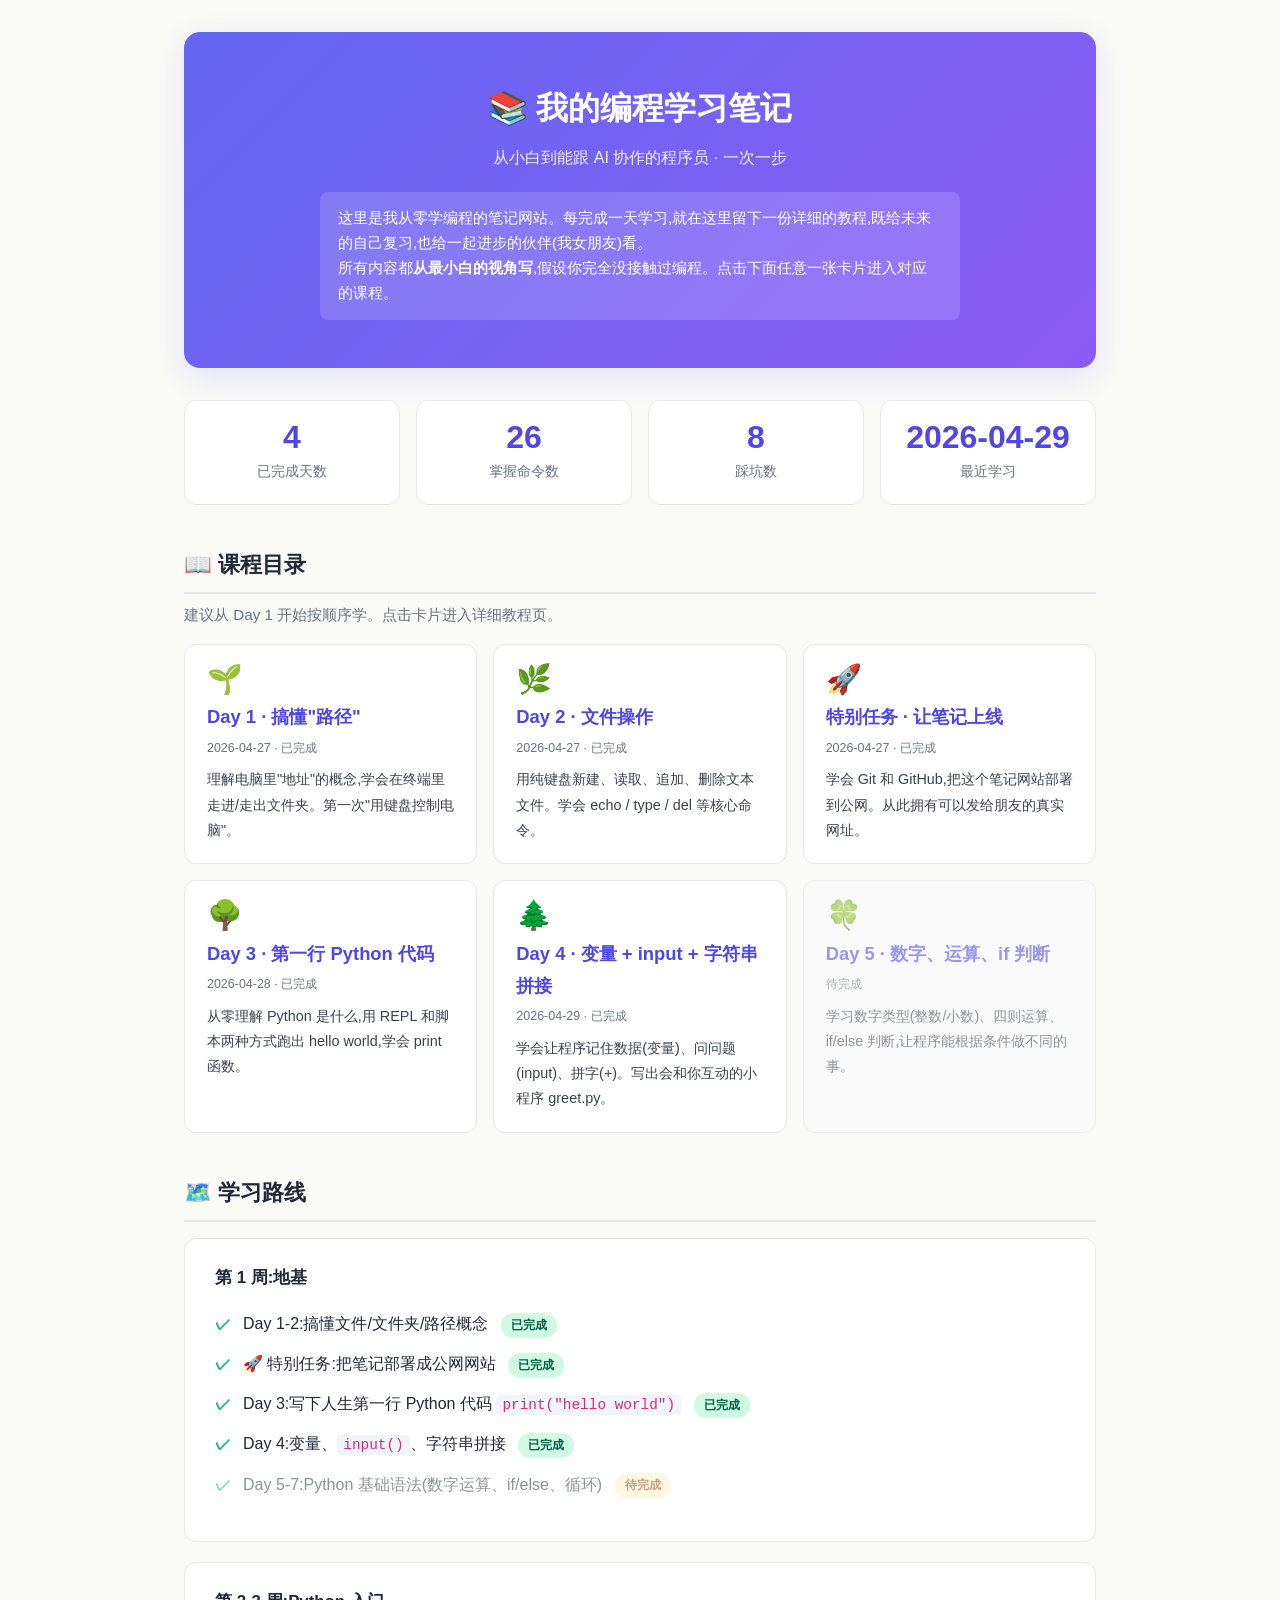
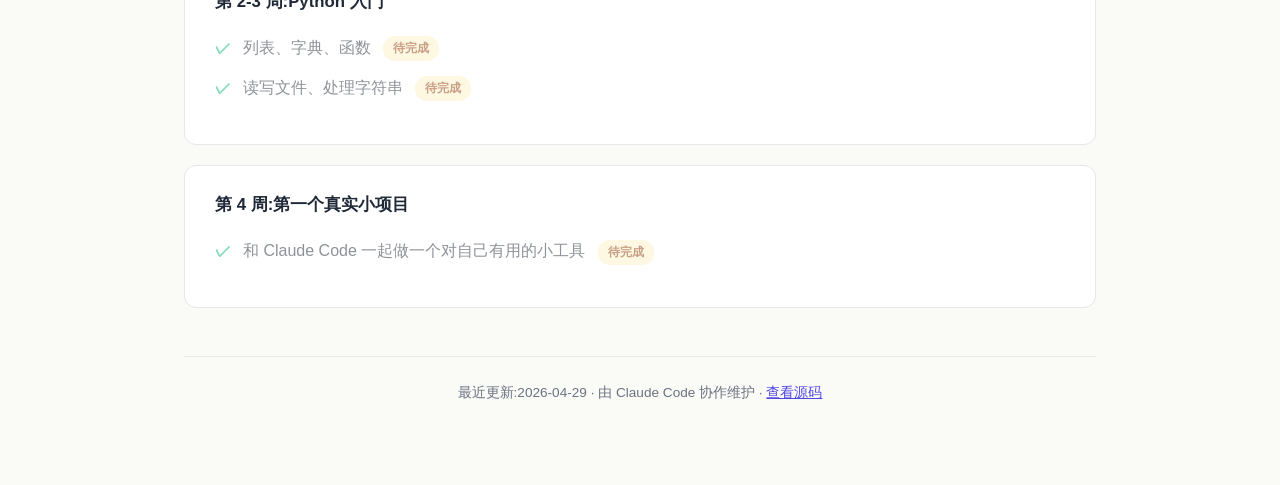
==== commit fd0a7917: "Add Day 4 tutorial: variables, input(), string concatenation - Create day4.html with full 8-chapter " ====
--- a/index.html
+++ b/index.html
@@ -22,19 +22,19 @@
   <!-- Stats -->
   <div class="stats">
     <div class="stat-card">
-      <div class="num">3</div>
+      <div class="num">4</div>
       <div class="label">已完成天数</div>
     </div>
     <div class="stat-card">
-      <div class="num">22</div>
+      <div class="num">26</div>
       <div class="label">掌握命令数</div>
     </div>
     <div class="stat-card">
-      <div class="num">5</div>
+      <div class="num">8</div>
       <div class="label">踩坑数</div>
     </div>
     <div class="stat-card">
-      <div class="num">2026-04-28</div>
+      <div class="num">2026-04-29</div>
       <div class="label">最近学习</div>
     </div>
   </div>
@@ -73,11 +73,18 @@
       <div class="day-summary">从零理解 Python 是什么,用 REPL 和脚本两种方式跑出 hello world,学会 print 函数。</div>
     </a>
 
-    <div class="day-link-card todo">
+    <a href="day4.html" class="day-link-card">
       <div class="day-emoji">🌲</div>
       <h3>Day 4 · 变量 + input + 字符串拼接</h3>
+      <div class="day-date">2026-04-29 · 已完成</div>
+      <div class="day-summary">学会让程序记住数据(变量)、问问题(input)、拼字(+)。写出会和你互动的小程序 greet.py。</div>
+    </a>
+
+    <div class="day-link-card todo">
+      <div class="day-emoji">🍀</div>
+      <h3>Day 5 · 数字、运算、if 判断</h3>
       <div class="day-date">待完成</div>
-      <div class="day-summary">学会让程序记住数据(变量)、问问题(input)、拼字(+)。写出会和你互动的小程序。</div>
+      <div class="day-summary">学习数字类型(整数/小数)、四则运算、if/else 判断,让程序能根据条件做不同的事。</div>
     </div>
 
   </div>
@@ -90,7 +97,7 @@
       <li>Day 1-2:搞懂文件/文件夹/路径概念 <span class="tag tag-done">已完成</span></li>
       <li>🚀 特别任务:把笔记部署成公网网站 <span class="tag tag-done">已完成</span></li>
       <li>Day 3:写下人生第一行 Python 代码 <code>print("hello world")</code> <span class="tag tag-done">已完成</span></li>
-      <li style="opacity:0.5">Day 4:变量、<code>input()</code>、字符串拼接 <span class="tag tag-todo">待完成</span></li>
+      <li>Day 4:变量、<code>input()</code>、字符串拼接 <span class="tag tag-done">已完成</span></li>
       <li style="opacity:0.5">Day 5-7:Python 基础语法(数字运算、if/else、循环) <span class="tag tag-todo">待完成</span></li>
     </ul>
   </div>
@@ -109,7 +116,7 @@
   </div>
 
   <footer>
-    最近更新:2026-04-28 · 由 Claude Code 协作维护 · <a href="https://github.com/undertaker-fr/notes" style="color: var(--accent);">查看源码</a>
+    最近更新:2026-04-29 · 由 Claude Code 协作维护 · <a href="https://github.com/undertaker-fr/notes" style="color: var(--accent);">查看源码</a>
   </footer>
 
 </div>
